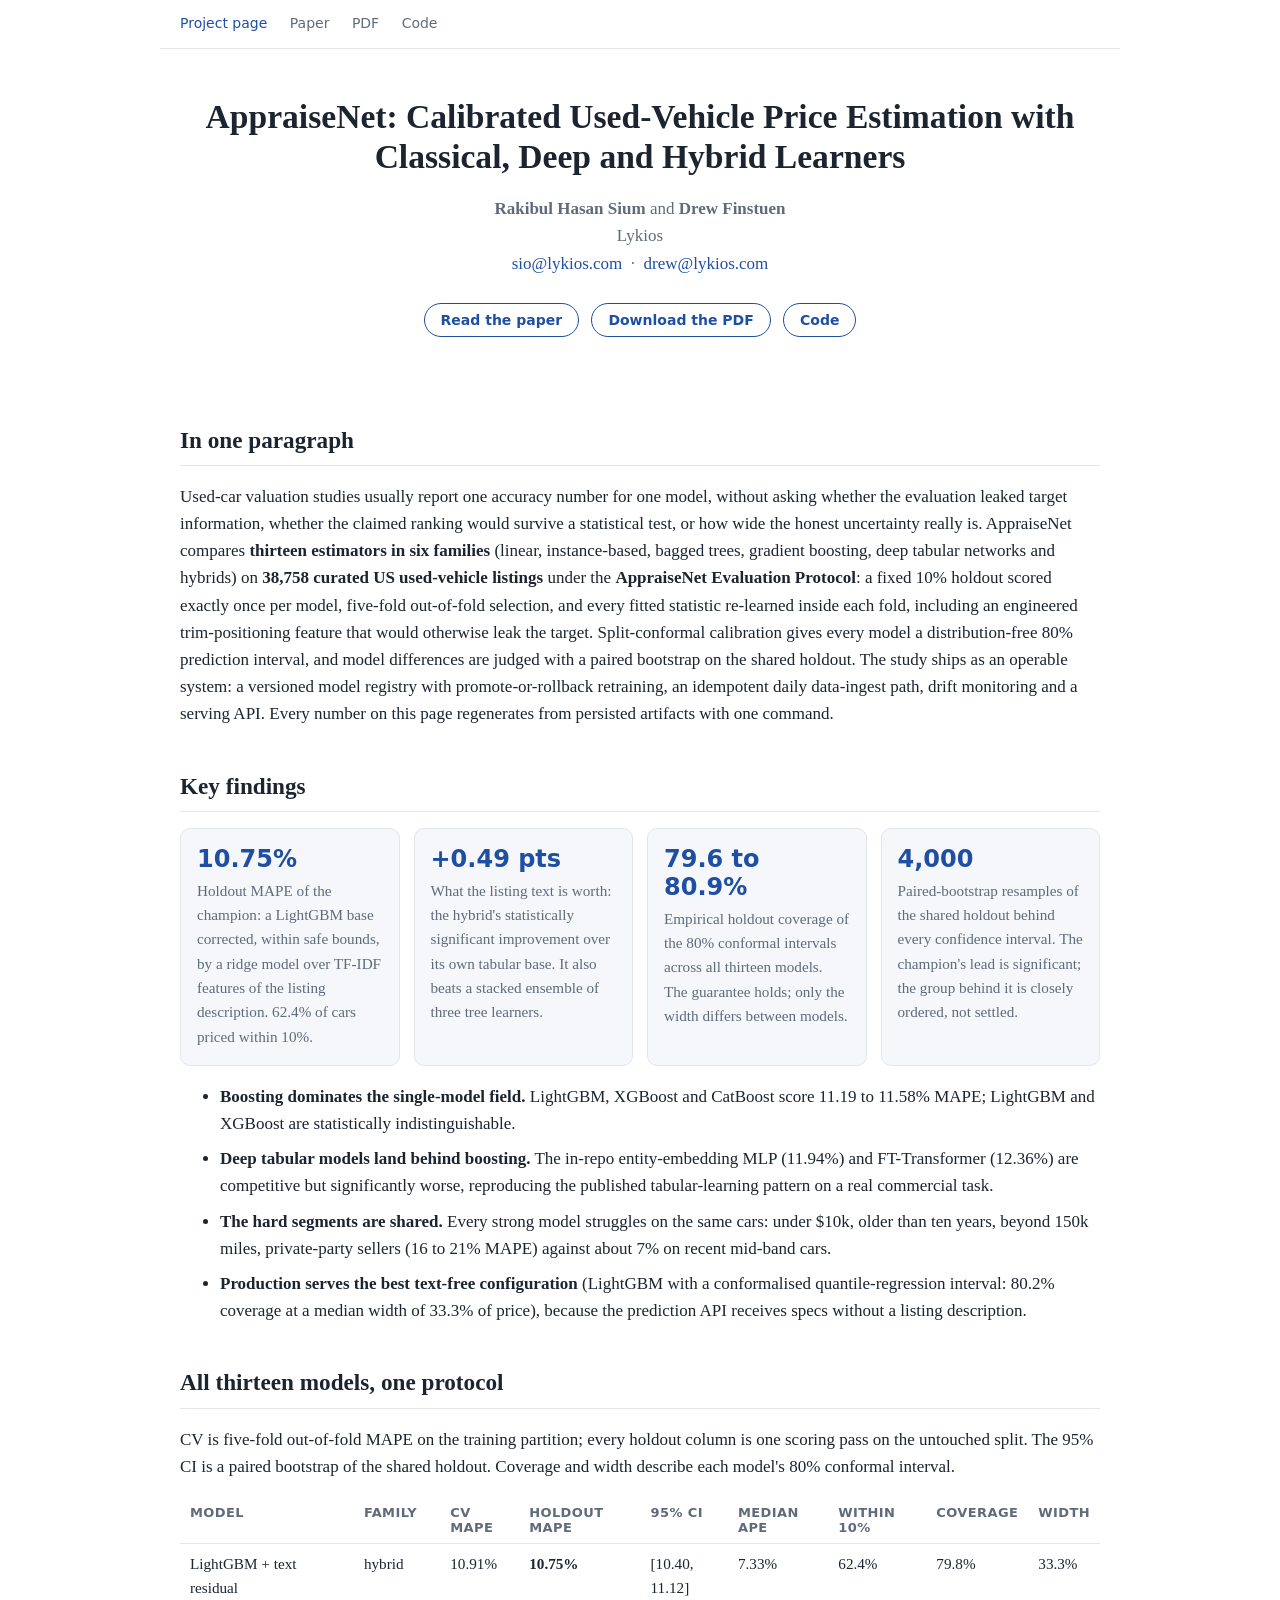
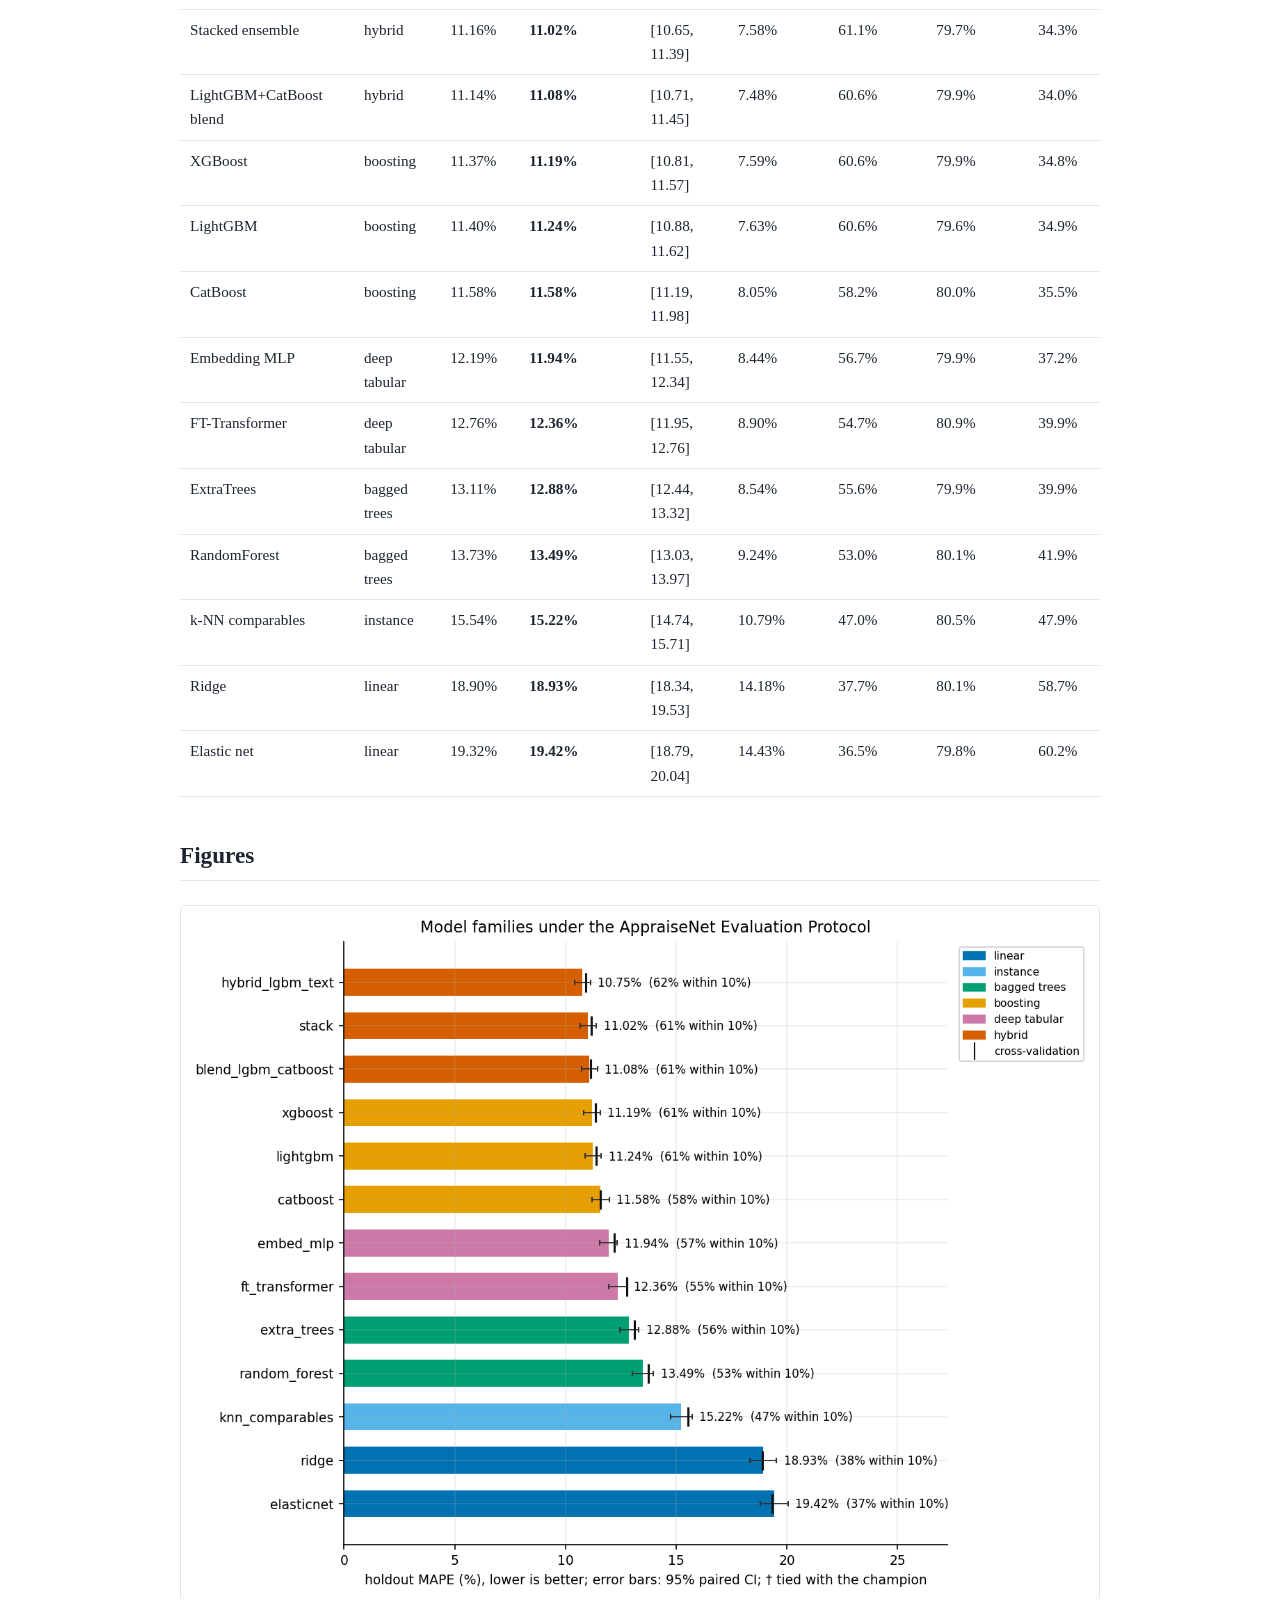
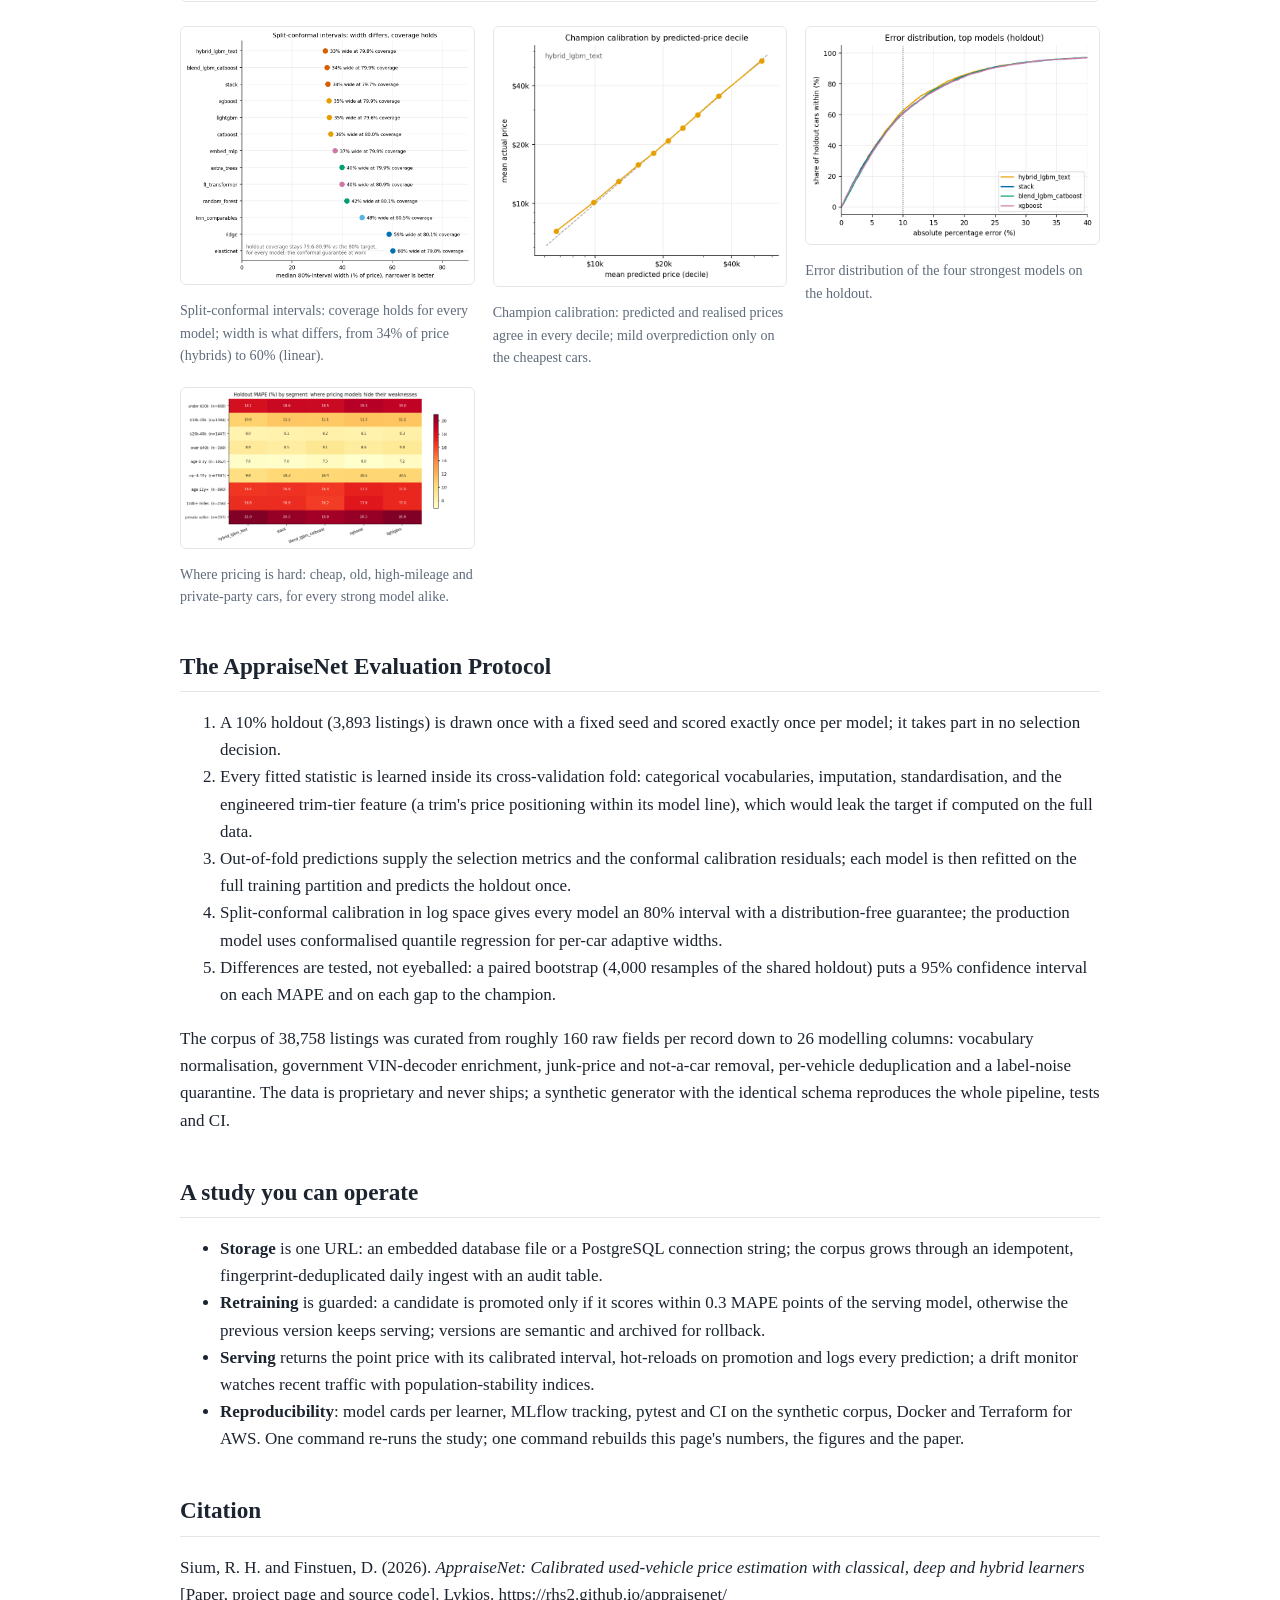
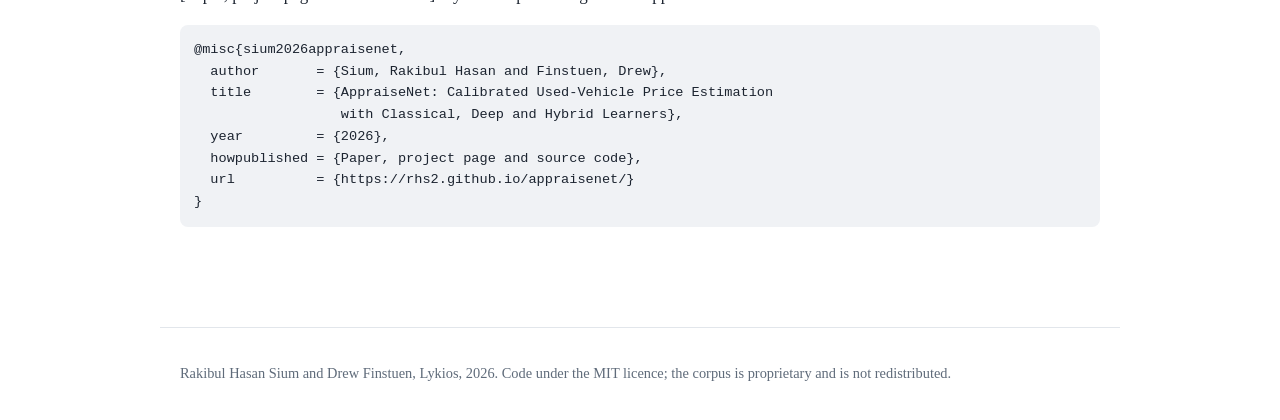
==== docs/index.html @ e6dbe0f0 "Paper and project page: IEEEtran manuscript + GitHub Pages site - paper/: IEEEtran journal manuscrip" ====
<!doctype html>
<html lang="en">
<head>
<meta charset="utf-8">
<meta name="viewport" content="width=device-width, initial-scale=1">
<title>AppraiseNet: Calibrated Used-Vehicle Price Estimation with Classical, Deep and Hybrid Learners</title>
<meta name="description" content="Thirteen price estimators in six families compared under the AppraiseNet Evaluation Protocol on 38,758 curated US used-vehicle listings, with distribution-free 80% prediction intervals, paired-bootstrap significance testing and a production learning loop.">
<meta property="og:title" content="AppraiseNet: Calibrated Used-Vehicle Price Estimation">
<meta property="og:description" content="A text-corrected LightGBM hybrid reaches 10.75% holdout MAPE with honest 80% intervals; every claimed difference is bootstrap-tested.">
<meta property="og:image" content="https://rhs2.github.io/appraisenet/figures/comparison.png">
<link rel="stylesheet" href="style.css">
</head>
<body>
<nav class="sitenav"><a href="index.html" class="active">Project page</a> <a href="paper.html">Paper</a> <a href="Sium_Finstuen_2026_AppraiseNet.pdf">PDF</a> <a href="https://github.com/rhs2/appraisenet">Code</a></nav>

<header class="hero">
  <h1>AppraiseNet: Calibrated Used-Vehicle Price Estimation with Classical, Deep and Hybrid Learners</h1>
  <p class="authors"><b>Rakibul Hasan Sium</b> and <b>Drew Finstuen</b><br>Lykios<br>
  <a href="mailto:sio@lykios.com">sio@lykios.com</a> &nbsp;&middot;&nbsp; <a href="mailto:drew@lykios.com">drew@lykios.com</a></p>
  <p class="links">
    <a class="btn" href="paper.html">Read the paper</a>
    <a class="btn" href="Sium_Finstuen_2026_AppraiseNet.pdf">Download the PDF</a>
    <a class="btn" href="https://github.com/rhs2/appraisenet">Code</a>
  </p>
</header>

<main>
<section>
  <h2>In one paragraph</h2>
  <p>Used-car valuation studies usually report one accuracy number for one model, without asking whether the evaluation leaked target information, whether the claimed ranking would survive a statistical test, or how wide the honest uncertainty really is. AppraiseNet compares <b>thirteen estimators in six families</b> (linear, instance-based, bagged trees, gradient boosting, deep tabular networks and hybrids) on <b>38,758 curated US used-vehicle listings</b> under the <b>AppraiseNet Evaluation Protocol</b>: a fixed 10% holdout scored exactly once per model, five-fold out-of-fold selection, and every fitted statistic re-learned inside each fold, including an engineered trim-positioning feature that would otherwise leak the target. Split-conformal calibration gives every model a distribution-free 80% prediction interval, and model differences are judged with a paired bootstrap on the shared holdout. The study ships as an operable system: a versioned model registry with promote-or-rollback retraining, an idempotent daily data-ingest path, drift monitoring and a serving API. Every number on this page regenerates from persisted artifacts with one command.</p>
</section>

<section>
  <h2>Key findings</h2>
  <div class="cards">
    <div class="card"><div class="num">10.75%</div><p>Holdout MAPE of the champion: a LightGBM base corrected, within safe bounds, by a ridge model over TF-IDF features of the listing description. 62.4% of cars priced within 10%.</p></div>
    <div class="card"><div class="num">+0.49 pts</div><p>What the listing text is worth: the hybrid's statistically significant improvement over its own tabular base. It also beats a stacked ensemble of three tree learners.</p></div>
    <div class="card"><div class="num">79.6 to 80.9%</div><p>Empirical holdout coverage of the 80% conformal intervals across all thirteen models. The guarantee holds; only the width differs between models.</p></div>
    <div class="card"><div class="num">4,000</div><p>Paired-bootstrap resamples of the shared holdout behind every confidence interval. The champion's lead is significant; the group behind it is closely ordered, not settled.</p></div>
  </div>
  <ul class="findings">
    <li><b>Boosting dominates the single-model field.</b> LightGBM, XGBoost and CatBoost score 11.19 to 11.58% MAPE; LightGBM and XGBoost are statistically indistinguishable.</li>
    <li><b>Deep tabular models land behind boosting.</b> The in-repo entity-embedding MLP (11.94%) and FT-Transformer (12.36%) are competitive but significantly worse, reproducing the published tabular-learning pattern on a real commercial task.</li>
    <li><b>The hard segments are shared.</b> Every strong model struggles on the same cars: under $10k, older than ten years, beyond 150k miles, private-party sellers (16 to 21% MAPE) against about 7% on recent mid-band cars.</li>
    <li><b>Production serves the best text-free configuration</b> (LightGBM with a conformalised quantile-regression interval: 80.2% coverage at a median width of 33.3% of price), because the prediction API receives specs without a listing description.</li>
  </ul>
</section>

<section>
  <h2>All thirteen models, one protocol</h2>
  <p>CV is five-fold out-of-fold MAPE on the training partition; every holdout column is one scoring pass on the untouched split. The 95% CI is a paired bootstrap of the shared holdout. Coverage and width describe each model's 80% conformal interval.</p>
  <div class="scroll"><table>
    <thead><tr><th>Model</th><th>Family</th><th>CV MAPE</th><th>Holdout MAPE</th><th>95% CI</th><th>Median APE</th><th>Within 10%</th><th>Coverage</th><th>Width</th></tr></thead>
    <tbody>
      <tr><td>LightGBM + text residual</td><td>hybrid</td><td>10.91%</td><td><b>10.75%</b></td><td>[10.40, 11.12]</td><td>7.33%</td><td>62.4%</td><td>79.8%</td><td>33.3%</td></tr>
      <tr><td>Stacked ensemble</td><td>hybrid</td><td>11.16%</td><td><b>11.02%</b></td><td>[10.65, 11.39]</td><td>7.58%</td><td>61.1%</td><td>79.7%</td><td>34.3%</td></tr>
      <tr><td>LightGBM+CatBoost blend</td><td>hybrid</td><td>11.14%</td><td><b>11.08%</b></td><td>[10.71, 11.45]</td><td>7.48%</td><td>60.6%</td><td>79.9%</td><td>34.0%</td></tr>
      <tr><td>XGBoost</td><td>boosting</td><td>11.37%</td><td><b>11.19%</b></td><td>[10.81, 11.57]</td><td>7.59%</td><td>60.6%</td><td>79.9%</td><td>34.8%</td></tr>
      <tr><td>LightGBM</td><td>boosting</td><td>11.40%</td><td><b>11.24%</b></td><td>[10.88, 11.62]</td><td>7.63%</td><td>60.6%</td><td>79.6%</td><td>34.9%</td></tr>
      <tr><td>CatBoost</td><td>boosting</td><td>11.58%</td><td><b>11.58%</b></td><td>[11.19, 11.98]</td><td>8.05%</td><td>58.2%</td><td>80.0%</td><td>35.5%</td></tr>
      <tr><td>Embedding MLP</td><td>deep tabular</td><td>12.19%</td><td><b>11.94%</b></td><td>[11.55, 12.34]</td><td>8.44%</td><td>56.7%</td><td>79.9%</td><td>37.2%</td></tr>
      <tr><td>FT-Transformer</td><td>deep tabular</td><td>12.76%</td><td><b>12.36%</b></td><td>[11.95, 12.76]</td><td>8.90%</td><td>54.7%</td><td>80.9%</td><td>39.9%</td></tr>
      <tr><td>ExtraTrees</td><td>bagged trees</td><td>13.11%</td><td><b>12.88%</b></td><td>[12.44, 13.32]</td><td>8.54%</td><td>55.6%</td><td>79.9%</td><td>39.9%</td></tr>
      <tr><td>RandomForest</td><td>bagged trees</td><td>13.73%</td><td><b>13.49%</b></td><td>[13.03, 13.97]</td><td>9.24%</td><td>53.0%</td><td>80.1%</td><td>41.9%</td></tr>
      <tr><td>k-NN comparables</td><td>instance</td><td>15.54%</td><td><b>15.22%</b></td><td>[14.74, 15.71]</td><td>10.79%</td><td>47.0%</td><td>80.5%</td><td>47.9%</td></tr>
      <tr><td>Ridge</td><td>linear</td><td>18.90%</td><td><b>18.93%</b></td><td>[18.34, 19.53]</td><td>14.18%</td><td>37.7%</td><td>80.1%</td><td>58.7%</td></tr>
      <tr><td>Elastic net</td><td>linear</td><td>19.32%</td><td><b>19.42%</b></td><td>[18.79, 20.04]</td><td>14.43%</td><td>36.5%</td><td>79.8%</td><td>60.2%</td></tr>
    </tbody>
  </table></div>
</section>

<section>
  <h2>Figures</h2>
  <img src="figures/comparison.png" alt="Holdout MAPE of all thirteen models with bootstrap confidence intervals" class="wide">
  <div class="gallery">
    <figure><img src="figures/coverage_width.png" alt="Interval width and coverage per model"><figcaption>Split-conformal intervals: coverage holds for every model; width is what differs, from 34% of price (hybrids) to 60% (linear).</figcaption></figure>
    <figure><img src="figures/calibration.png" alt="Champion calibration by predicted-price decile"><figcaption>Champion calibration: predicted and realised prices agree in every decile; mild overprediction only on the cheapest cars.</figcaption></figure>
    <figure><img src="figures/error_ecdf.png" alt="Error distribution of the top models"><figcaption>Error distribution of the four strongest models on the holdout.</figcaption></figure>
    <figure><img src="figures/segments.png" alt="Holdout MAPE by segment"><figcaption>Where pricing is hard: cheap, old, high-mileage and private-party cars, for every strong model alike.</figcaption></figure>
  </div>
</section>

<section>
  <h2>The AppraiseNet Evaluation Protocol</h2>
  <ol>
    <li>A 10% holdout (3,893 listings) is drawn once with a fixed seed and scored exactly once per model; it takes part in no selection decision.</li>
    <li>Every fitted statistic is learned inside its cross-validation fold: categorical vocabularies, imputation, standardisation, and the engineered trim-tier feature (a trim's price positioning within its model line), which would leak the target if computed on the full data.</li>
    <li>Out-of-fold predictions supply the selection metrics and the conformal calibration residuals; each model is then refitted on the full training partition and predicts the holdout once.</li>
    <li>Split-conformal calibration in log space gives every model an 80% interval with a distribution-free guarantee; the production model uses conformalised quantile regression for per-car adaptive widths.</li>
    <li>Differences are tested, not eyeballed: a paired bootstrap (4,000 resamples of the shared holdout) puts a 95% confidence interval on each MAPE and on each gap to the champion.</li>
  </ol>
  <p>The corpus of 38,758 listings was curated from roughly 160 raw fields per record down to 26 modelling columns: vocabulary normalisation, government VIN-decoder enrichment, junk-price and not-a-car removal, per-vehicle deduplication and a label-noise quarantine. The data is proprietary and never ships; a synthetic generator with the identical schema reproduces the whole pipeline, tests and CI.</p>
</section>

<section>
  <h2>A study you can operate</h2>
  <ul>
    <li><b>Storage</b> is one URL: an embedded database file or a PostgreSQL connection string; the corpus grows through an idempotent, fingerprint-deduplicated daily ingest with an audit table.</li>
    <li><b>Retraining</b> is guarded: a candidate is promoted only if it scores within 0.3 MAPE points of the serving model, otherwise the previous version keeps serving; versions are semantic and archived for rollback.</li>
    <li><b>Serving</b> returns the point price with its calibrated interval, hot-reloads on promotion and logs every prediction; a drift monitor watches recent traffic with population-stability indices.</li>
    <li><b>Reproducibility</b>: model cards per learner, MLflow tracking, pytest and CI on the synthetic corpus, Docker and Terraform for AWS. One command re-runs the study; one command rebuilds this page's numbers, the figures and the paper.</li>
  </ul>
</section>

<section>
  <h2>Citation</h2>
  <p>Sium, R. H. and Finstuen, D. (2026). <i>AppraiseNet: Calibrated used-vehicle price estimation with classical, deep and hybrid learners</i> [Paper, project page and source code]. Lykios. https://rhs2.github.io/appraisenet/</p>
<pre><code>@misc{sium2026appraisenet,
  author       = {Sium, Rakibul Hasan and Finstuen, Drew},
  title        = {AppraiseNet: Calibrated Used-Vehicle Price Estimation
                  with Classical, Deep and Hybrid Learners},
  year         = {2026},
  howpublished = {Paper, project page and source code},
  url          = {https://rhs2.github.io/appraisenet/}
}</code></pre>
</section>
</main>

<footer><p>Rakibul Hasan Sium and Drew Finstuen, Lykios, 2026. Code under the MIT licence; the corpus is proprietary and is not redistributed.</p></footer>
</body>
</html>
---- docs/style.css ----
:root {
  --bg: #ffffff; --ink: #1c2430; --muted: #5f6b7a; --line: #e2e6eb; --accent: #1f4fa3; --card: #f5f7fa; --code: #f0f2f5;
}
@media (prefers-color-scheme: dark) {
  :root { --bg: #0f1419; --ink: #e6e9ee; --muted: #9aa5b3; --line: #2a333f; --accent: #7aa7ff; --card: #161d26; --code: #1b232d; }
  img { background: #fff; border-radius: 6px; }
}
* { box-sizing: border-box; }
html { scroll-behavior: smooth; }
body { margin: 0; background: var(--bg); color: var(--ink); font: 17px/1.6 Georgia, "Times New Roman", serif; }
a { color: var(--accent); text-decoration: none; }
a:hover { text-decoration: underline; }
.sitenav { max-width: 960px; margin: 0 auto; padding: 14px 20px; font: 14px/1.4 system-ui, -apple-system, "Segoe UI", Roboto, sans-serif; border-bottom: 1px solid var(--line); }
.sitenav a { margin-right: 18px; color: var(--muted); }
.sitenav a.active, .sitenav a:hover { color: var(--accent); }
.hero { max-width: 960px; margin: 0 auto; padding: 48px 20px 24px; text-align: center; }
.hero h1 { font-size: 2.1rem; line-height: 1.2; margin: 0 0 18px; }
.authors { color: var(--muted); margin: 0 0 22px; }
.links .btn { display: inline-block; margin: 4px; padding: 8px 16px; border: 1px solid var(--accent); border-radius: 999px; font: 600 14px system-ui, sans-serif; }
.links .btn:hover { background: var(--accent); color: #fff; text-decoration: none; }
main { max-width: 960px; margin: 0 auto; padding: 0 20px 60px; }
section { margin: 40px 0; }
h2 { font-size: 1.45rem; border-bottom: 1px solid var(--line); padding-bottom: 6px; margin: 0 0 14px; }
h3 { font-size: 1.15rem; margin: 22px 0 8px; }
.cards { display: grid; grid-template-columns: repeat(auto-fit, minmax(200px, 1fr)); gap: 14px; margin: 16px 0; }
.card { background: var(--card); border: 1px solid var(--line); border-radius: 10px; padding: 16px; }
.card .num { font: 700 1.5rem system-ui, sans-serif; color: var(--accent); margin-bottom: 6px; }
.card p { margin: 0; font-size: 0.95rem; color: var(--muted); }
.findings li { margin-bottom: 8px; }
.scroll { overflow-x: auto; }
table { border-collapse: collapse; width: 100%; font-size: 0.95rem; }
th, td { padding: 8px 10px; border-bottom: 1px solid var(--line); text-align: left; vertical-align: top; }
th { font: 600 13px system-ui, sans-serif; color: var(--muted); text-transform: uppercase; letter-spacing: 0.03em; }
.muted { color: var(--muted); font-size: 0.9em; }
.gallery { display: grid; grid-template-columns: repeat(auto-fit, minmax(280px, 1fr)); gap: 18px; }
figure { margin: 0; }
figure img { width: 100%; height: auto; border: 1px solid var(--line); border-radius: 6px; }
figcaption { font-size: 0.88rem; color: var(--muted); margin-top: 6px; }
img.wide { width: 100%; height: auto; border: 1px solid var(--line); border-radius: 6px; margin: 10px 0 16px; }
pre { background: var(--code); padding: 14px; border-radius: 8px; overflow-x: auto; font-size: 0.85rem; }
code { font-family: ui-monospace, SFMono-Regular, Menlo, monospace; }
footer { max-width: 960px; margin: 0 auto; padding: 20px; border-top: 1px solid var(--line); color: var(--muted); font-size: 0.9rem; }
/* pandoc-rendered paper and thesis */
header#title-block-header { max-width: 860px; margin: 30px auto 0; padding: 0 20px; text-align: center; }
header#title-block-header h1.title { font-size: 1.9rem; line-height: 1.25; }
header#title-block-header p.author { color: var(--muted); }
header#title-block-header div.abstract { text-align: left; margin-top: 18px; }
header#title-block-header div.abstract p { margin: 6px 0; }
header#title-block-header .abstract-title { font-weight: 700; text-align: center; }
nav#TOC { max-width: 860px; margin: 20px auto; padding: 14px 20px; background: var(--card); border: 1px solid var(--line); border-radius: 10px; font-size: 0.95rem; }
nav#TOC ul { margin: 4px 0; padding-left: 20px; }
body > h1, body > h2, body > h3, body > h4, body > h5, body > h6, body > p, body > ul, body > ol, body > dl, body > div, body > figure, body > table, body > pre, body > blockquote, body > section { max-width: 860px; margin-left: auto; margin-right: auto; }
body > p, body > ul, body > ol, body > dl, body > pre, body > table, body > blockquote { padding-left: 20px; padding-right: 20px; }
body > h1, body > h2, body > h3, body > h4, body > h5, body > h6 { padding: 0 20px; }
body > h4, body > h5 { font-size: 1.05rem; margin-top: 18px; margin-bottom: 6px; }
body > figure img, body > div figure img, figure img { max-width: 100%; }
body > table, body > div > table { font-size: 0.88rem; }
caption, .caption { font-size: 0.88rem; color: var(--muted); text-align: left; padding: 6px 0; }
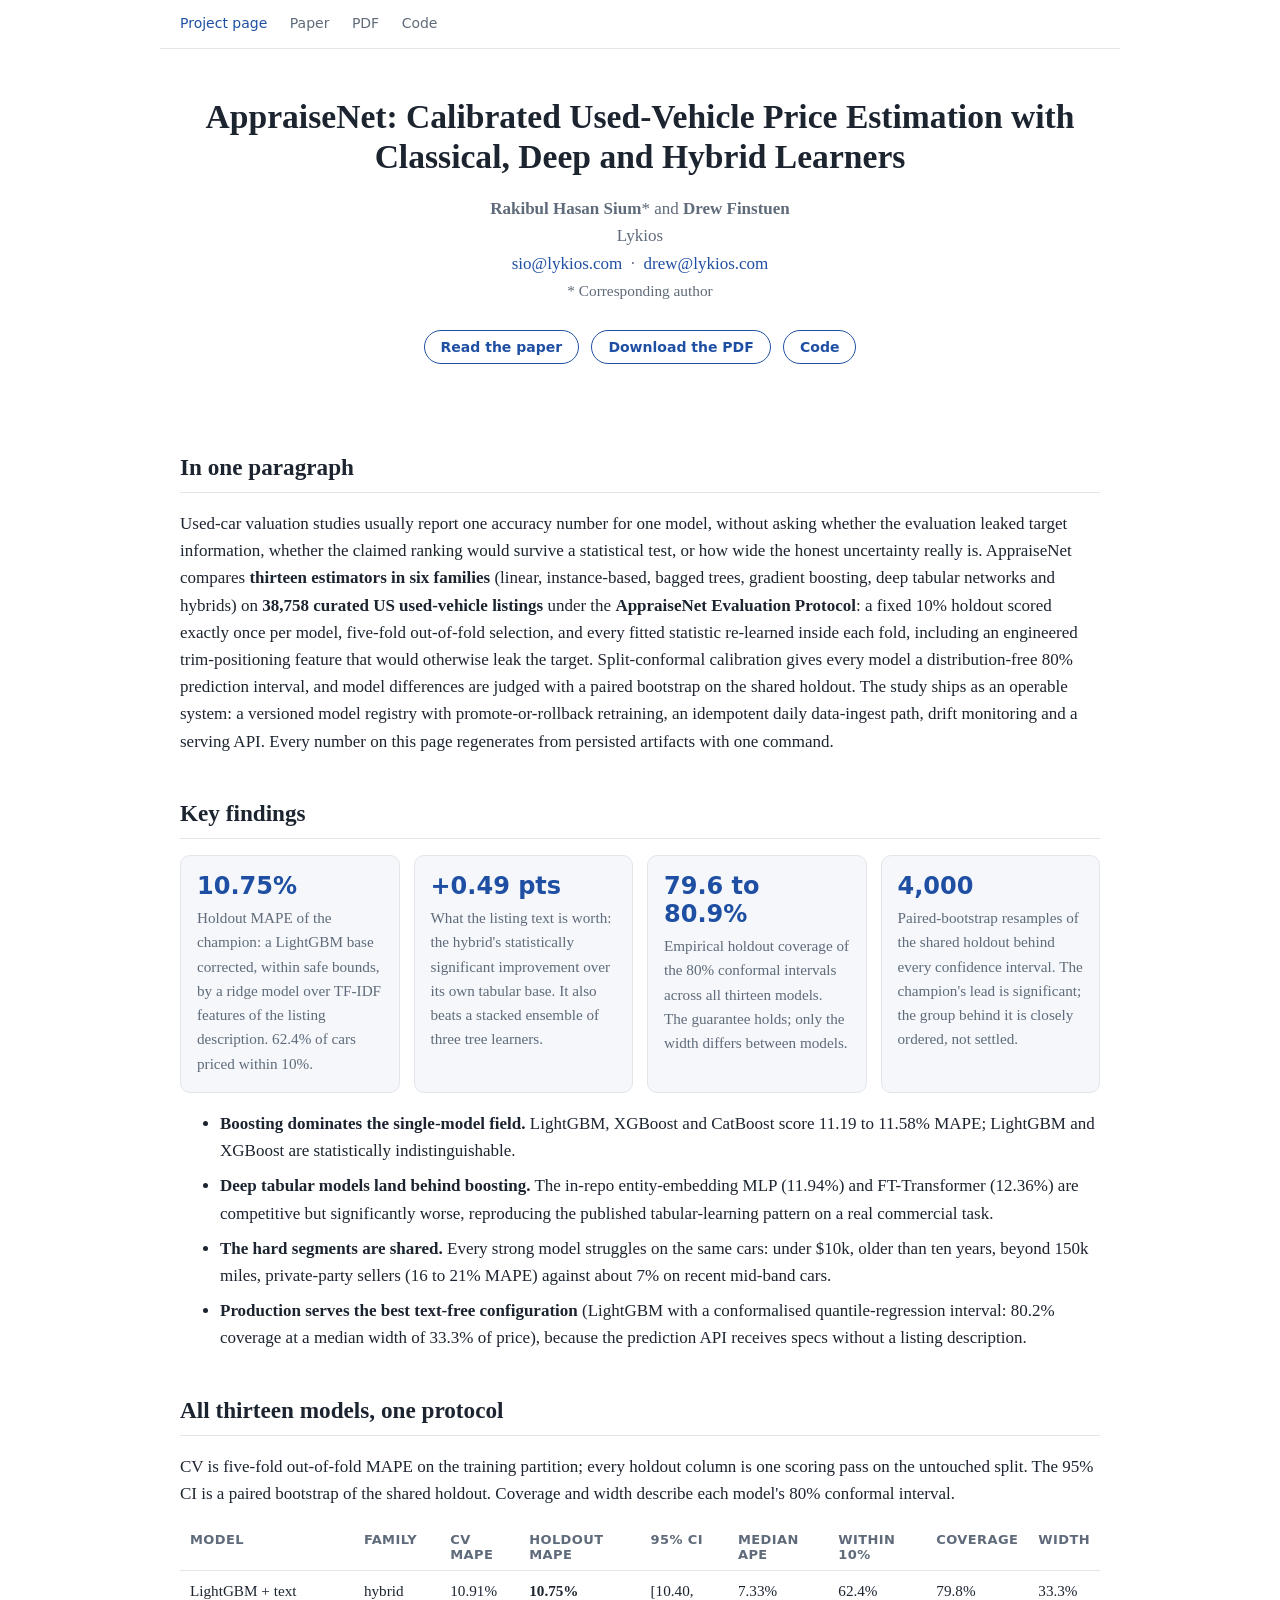
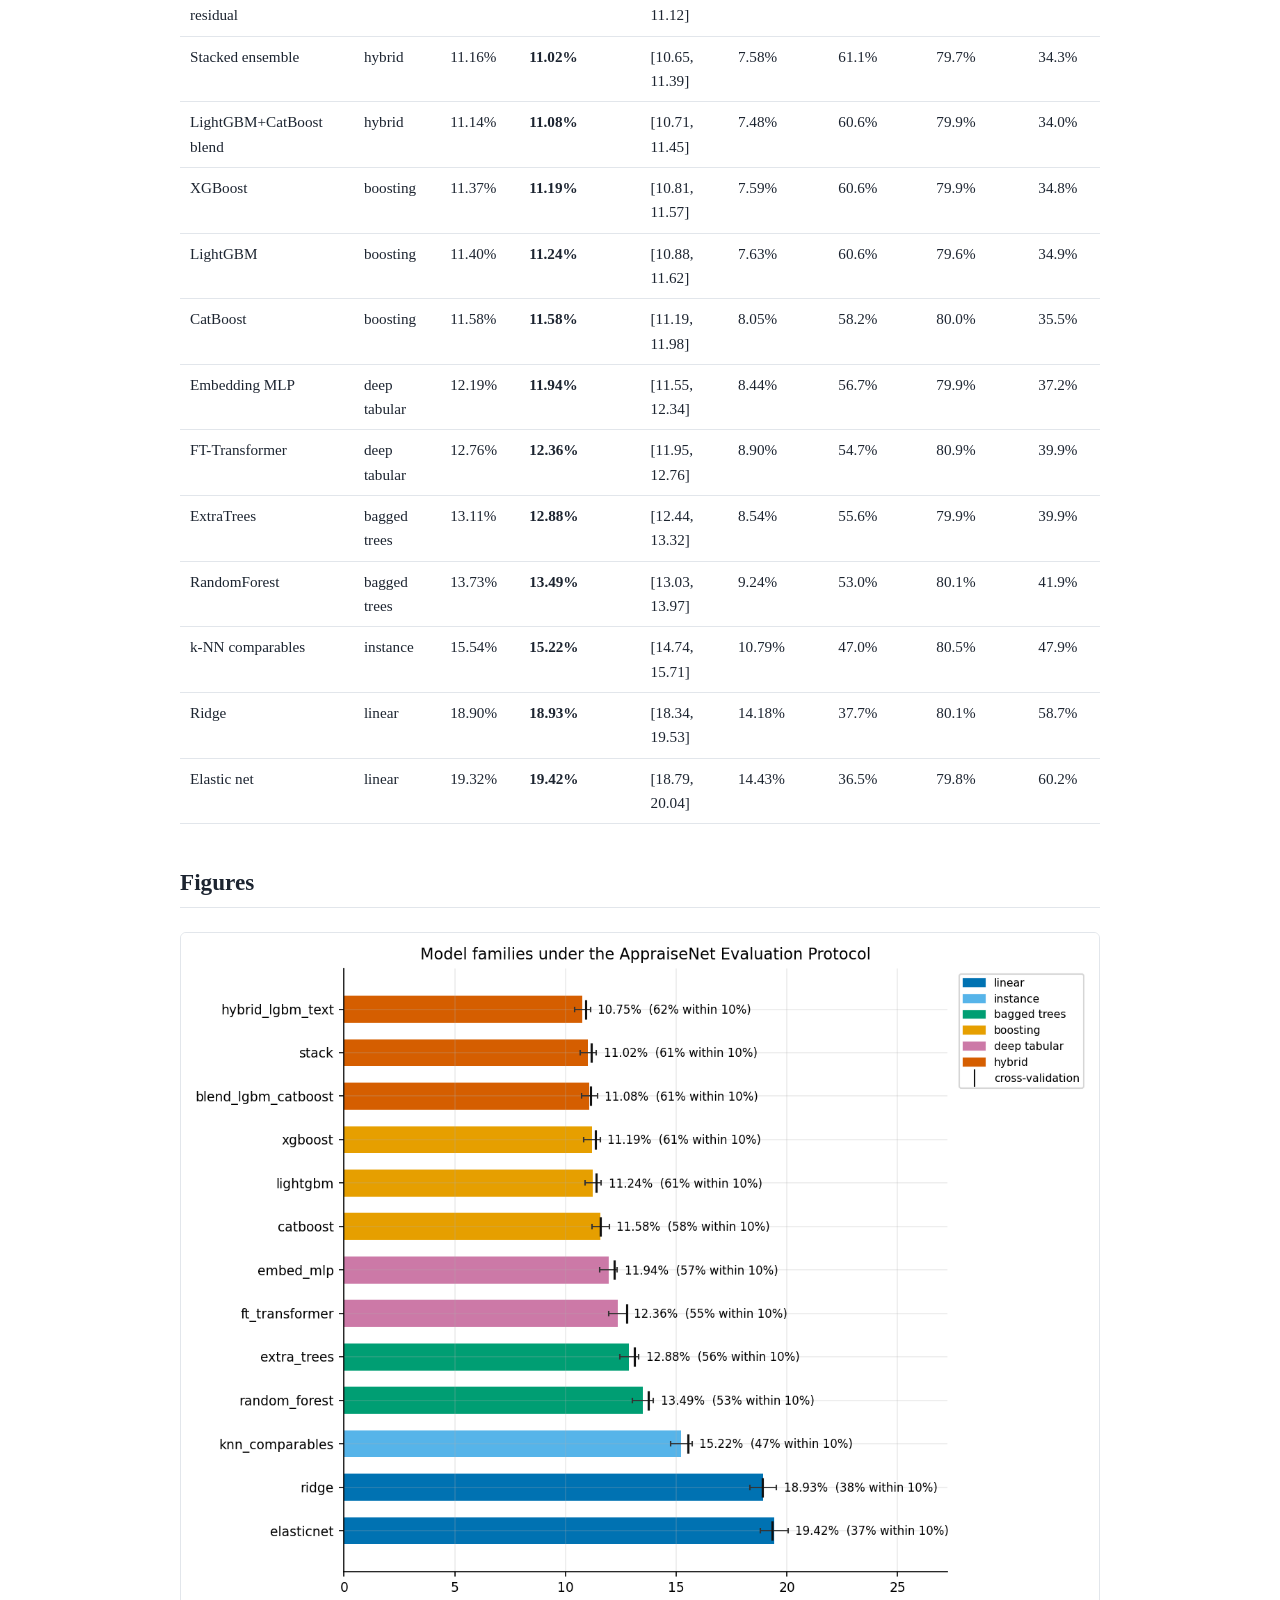
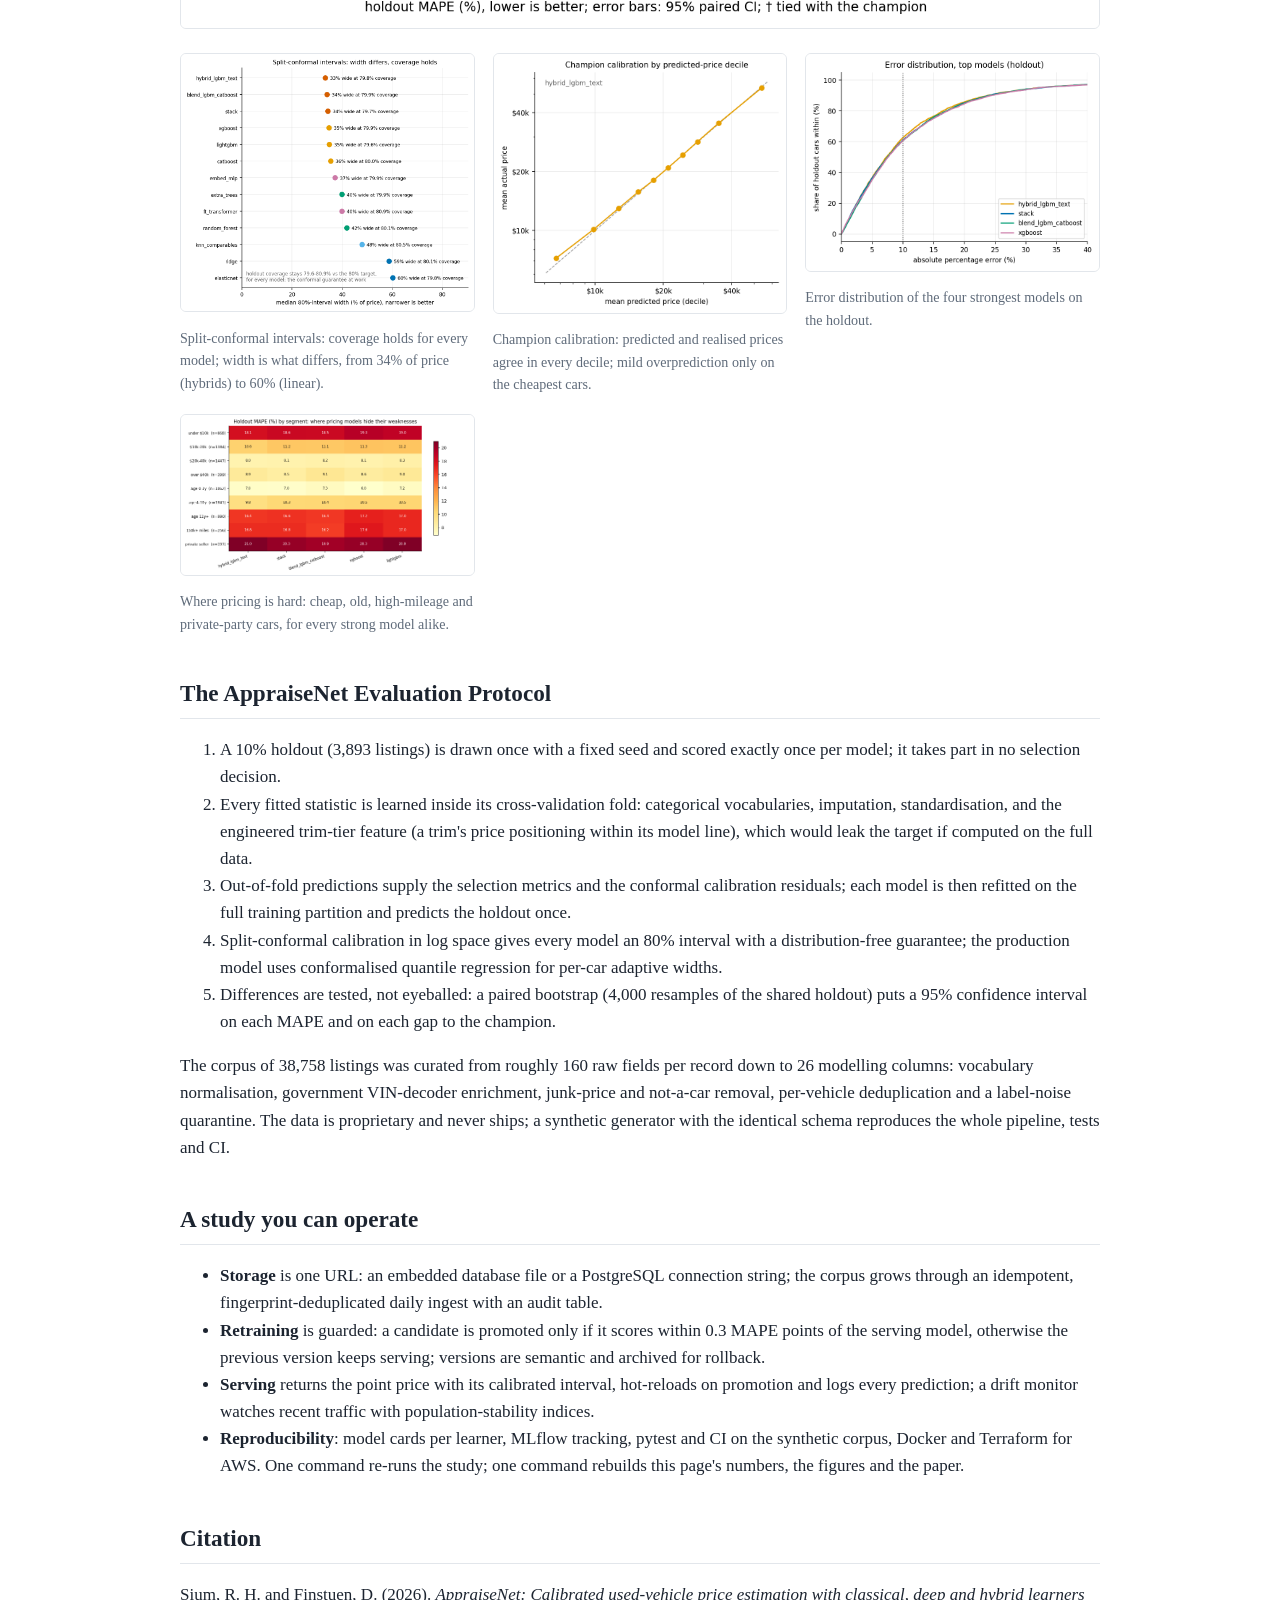
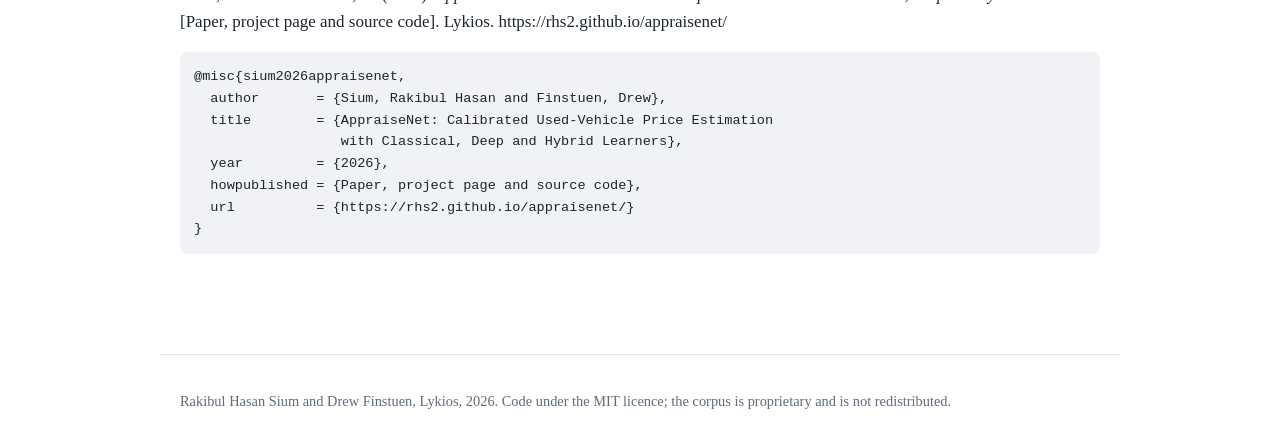
==== commit 853afce2: "Mark the corresponding author on the paper and the project page" ====
--- a/docs/index.html
+++ b/docs/index.html
@@ -15,8 +15,9 @@
 
 <header class="hero">
   <h1>AppraiseNet: Calibrated Used-Vehicle Price Estimation with Classical, Deep and Hybrid Learners</h1>
-  <p class="authors"><b>Rakibul Hasan Sium</b> and <b>Drew Finstuen</b><br>Lykios<br>
-  <a href="mailto:sio@lykios.com">sio@lykios.com</a> &nbsp;&middot;&nbsp; <a href="mailto:drew@lykios.com">drew@lykios.com</a></p>
+  <p class="authors"><b>Rakibul Hasan Sium</b>* and <b>Drew Finstuen</b><br>Lykios<br>
+  <a href="mailto:sio@lykios.com">sio@lykios.com</a> &nbsp;&middot;&nbsp; <a href="mailto:drew@lykios.com">drew@lykios.com</a><br>
+  <span class="muted">* Corresponding author</span></p>
   <p class="links">
     <a class="btn" href="paper.html">Read the paper</a>
     <a class="btn" href="Sium_Finstuen_2026_AppraiseNet.pdf">Download the PDF</a>
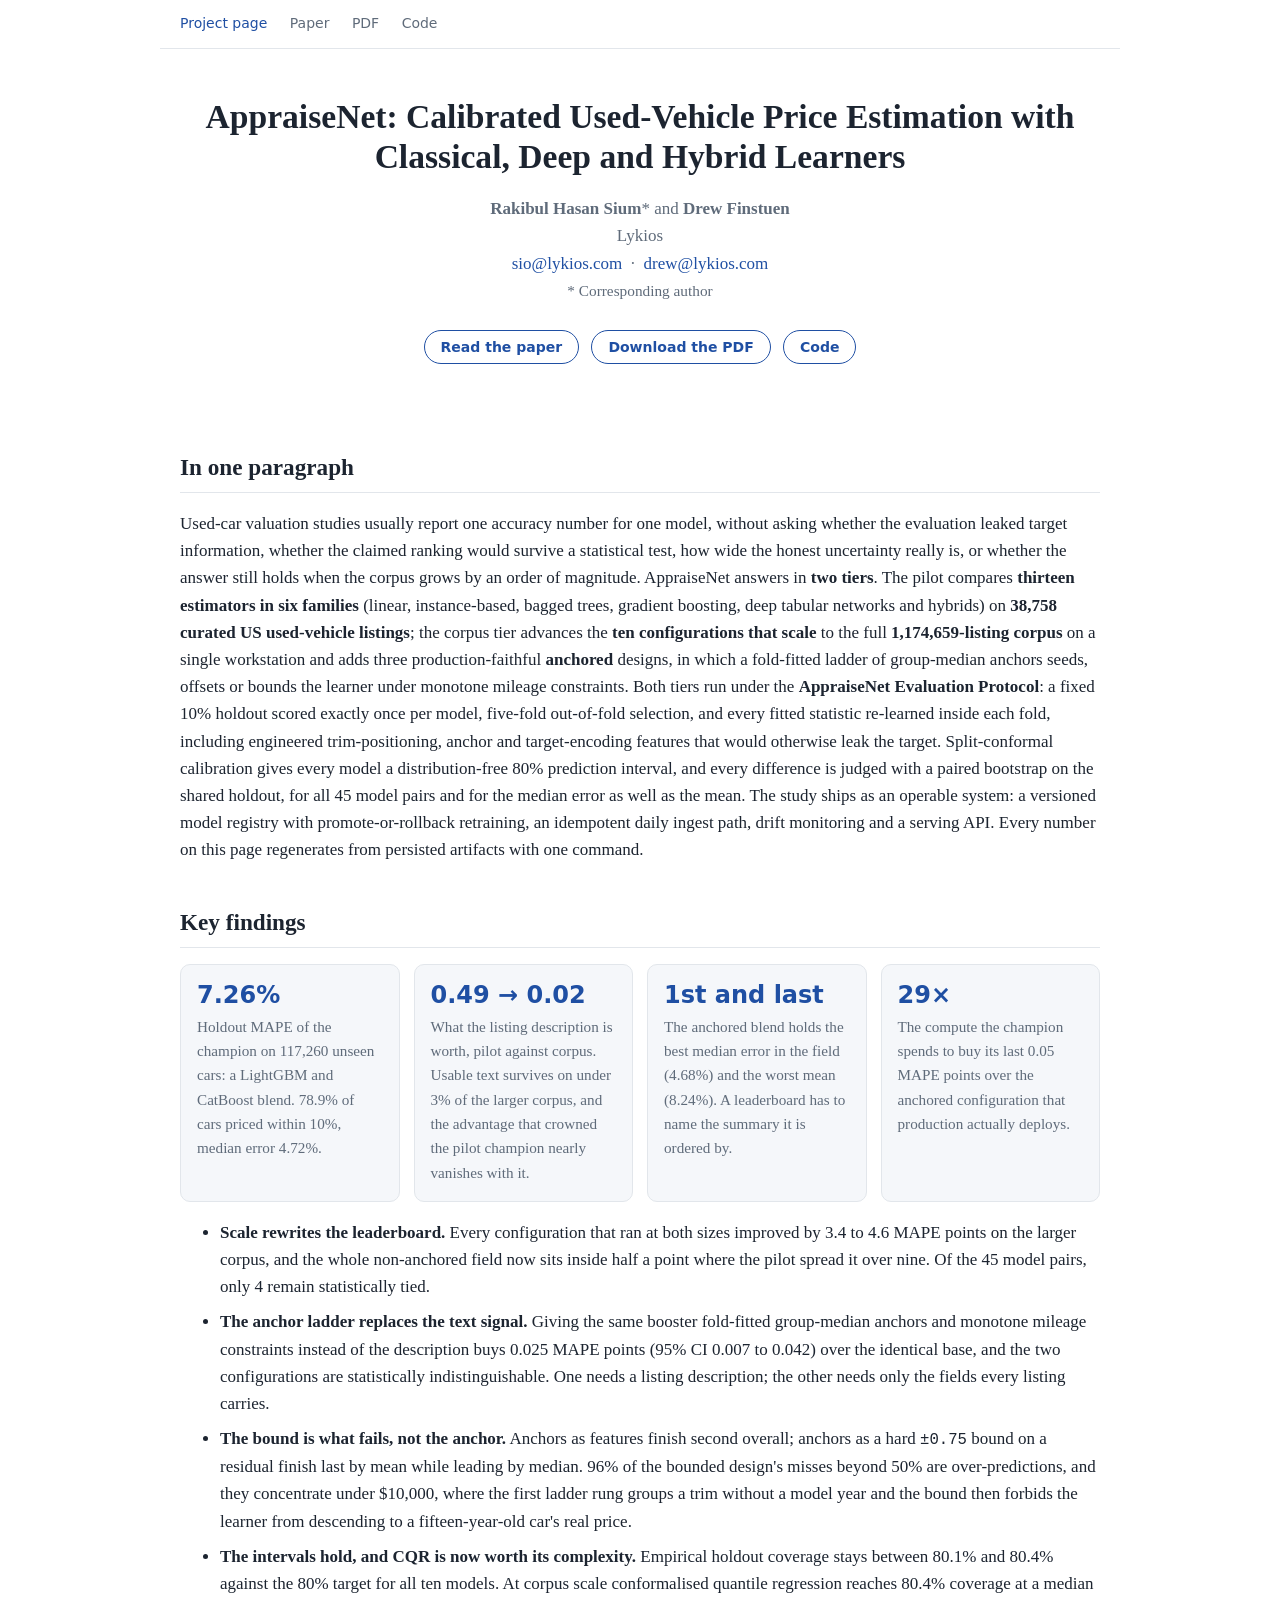
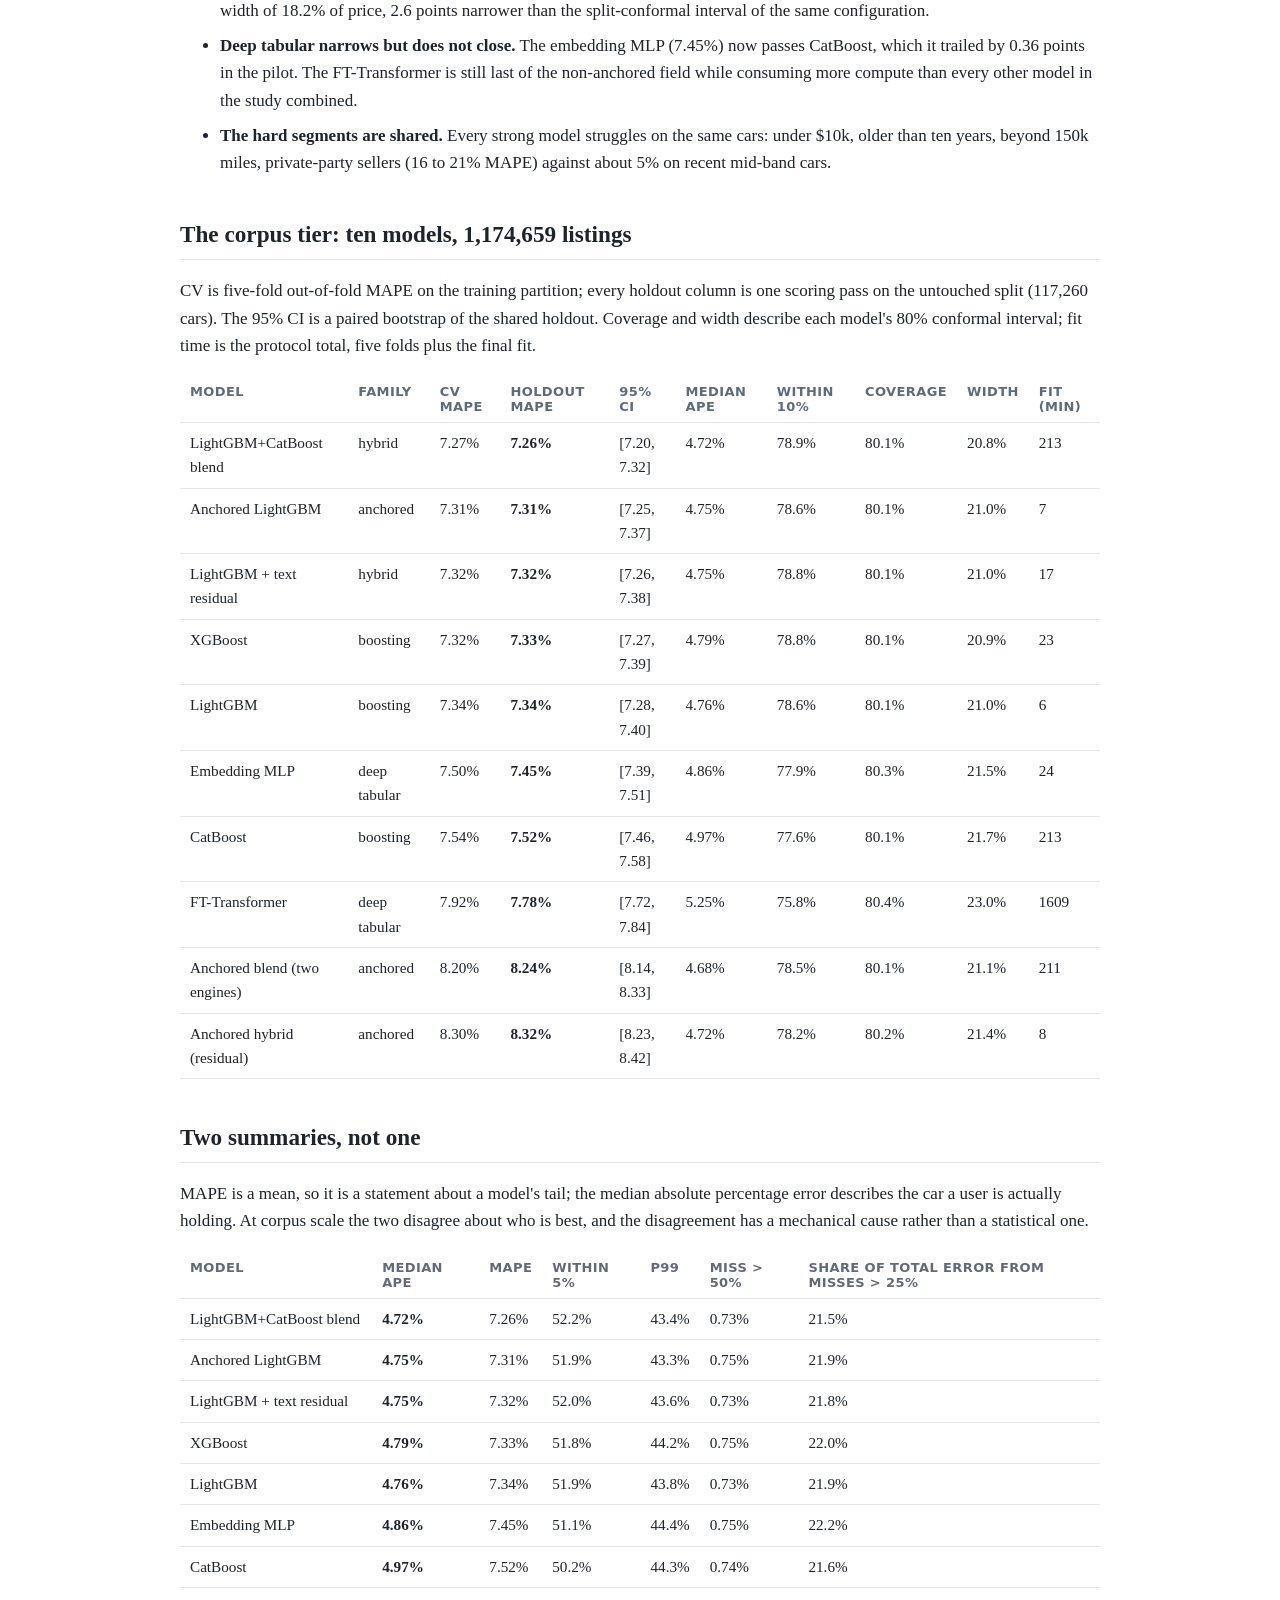
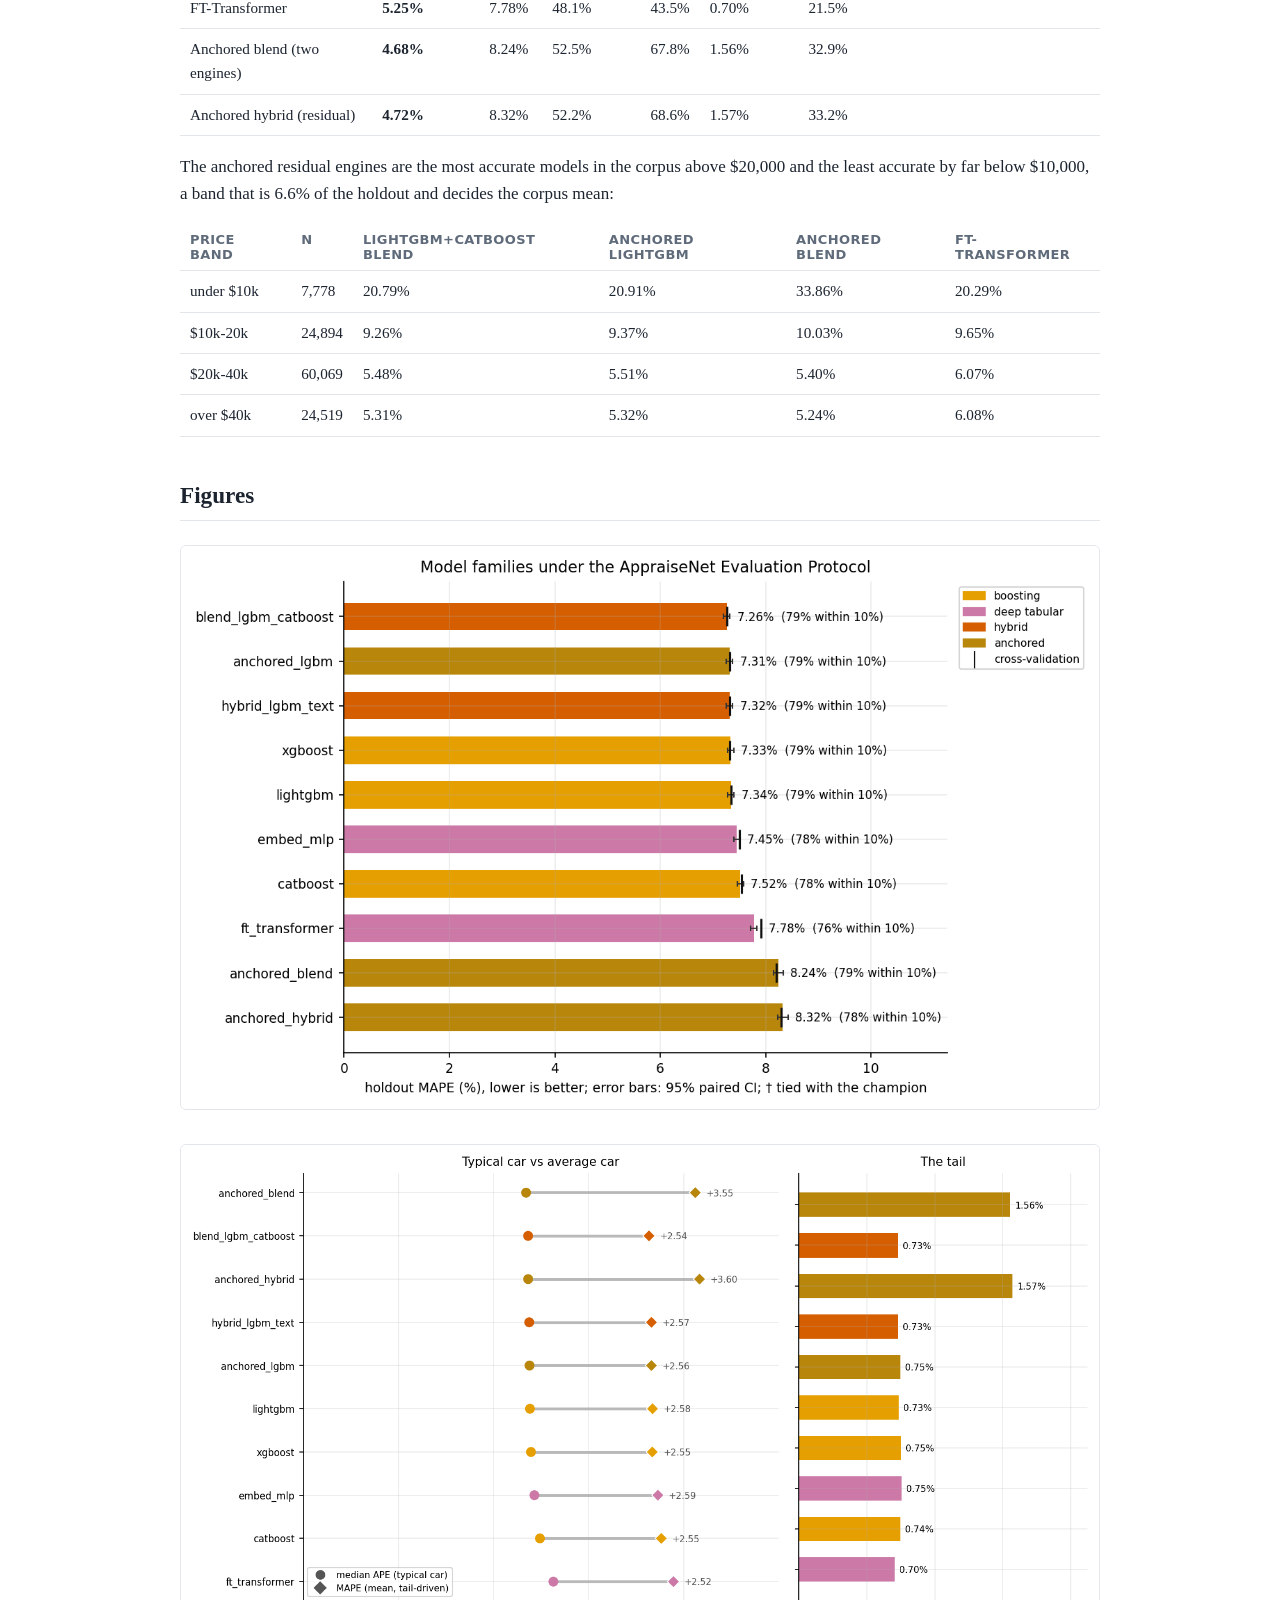
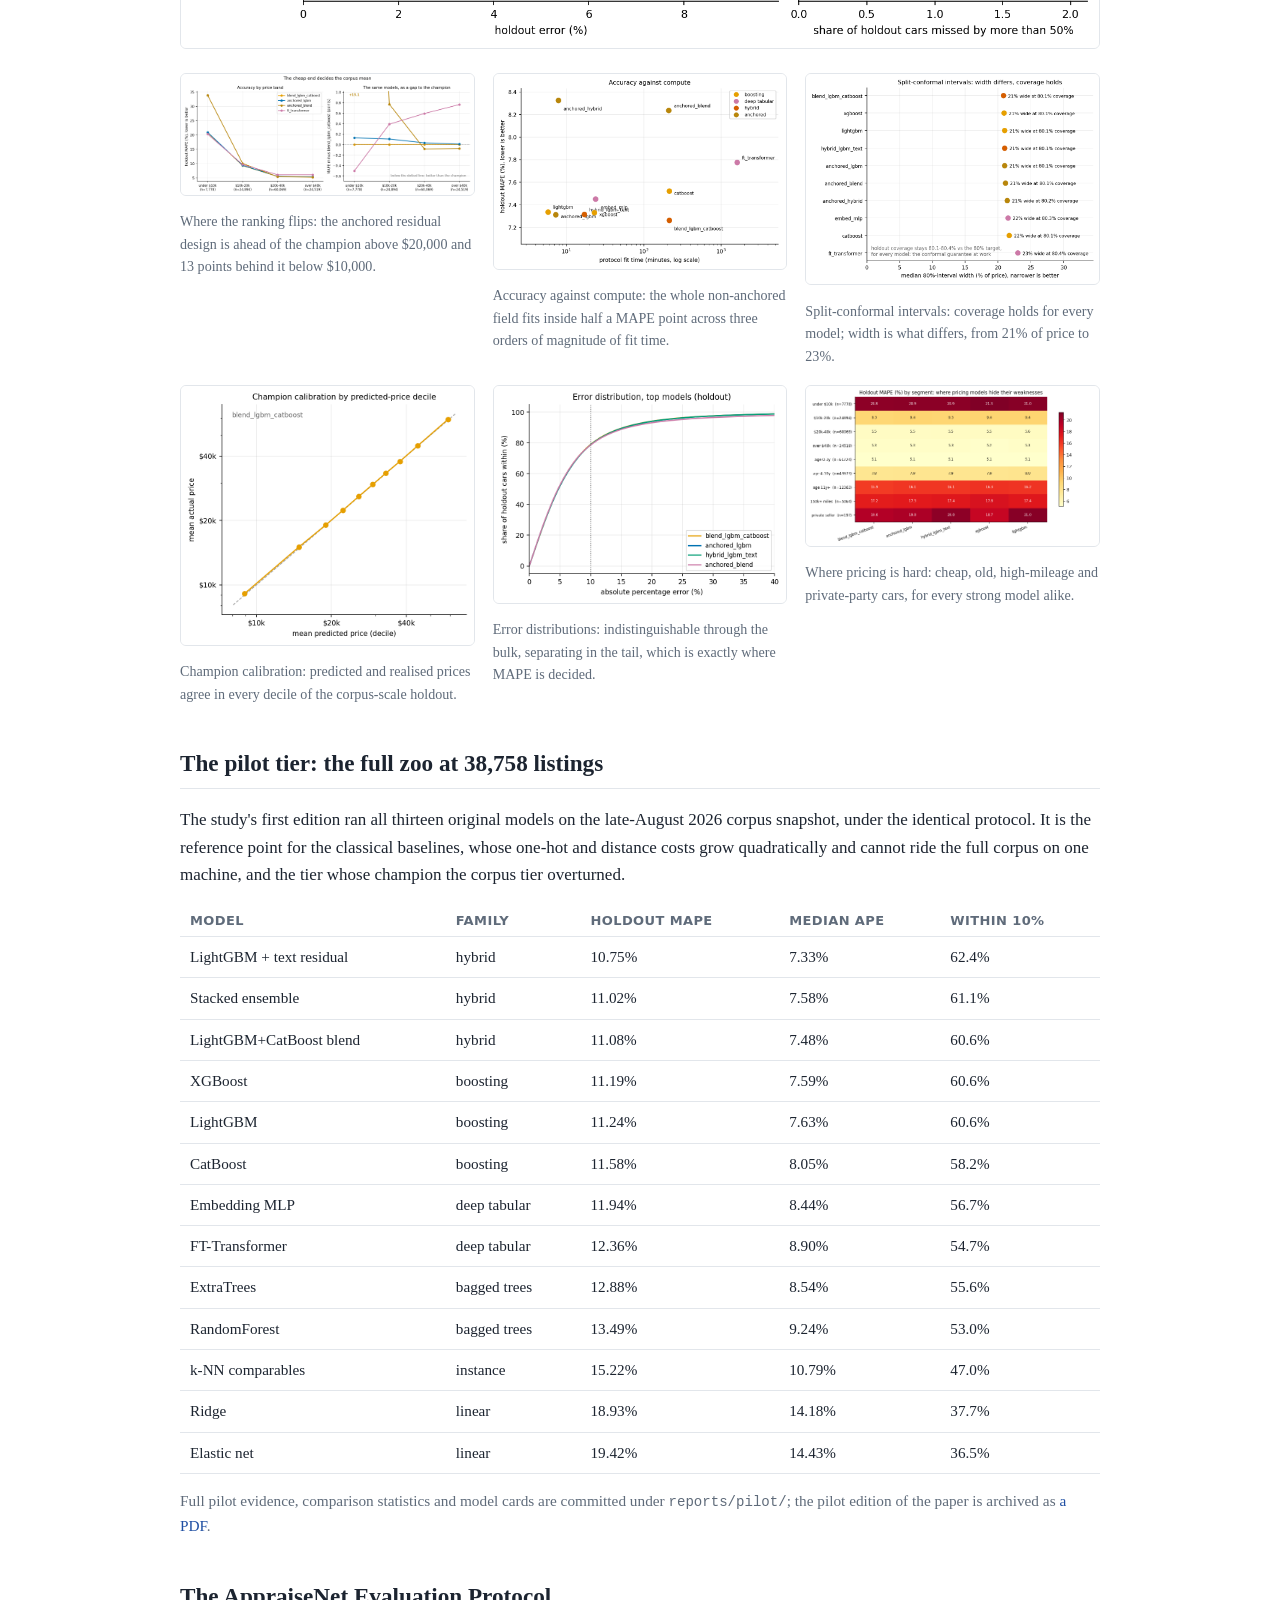
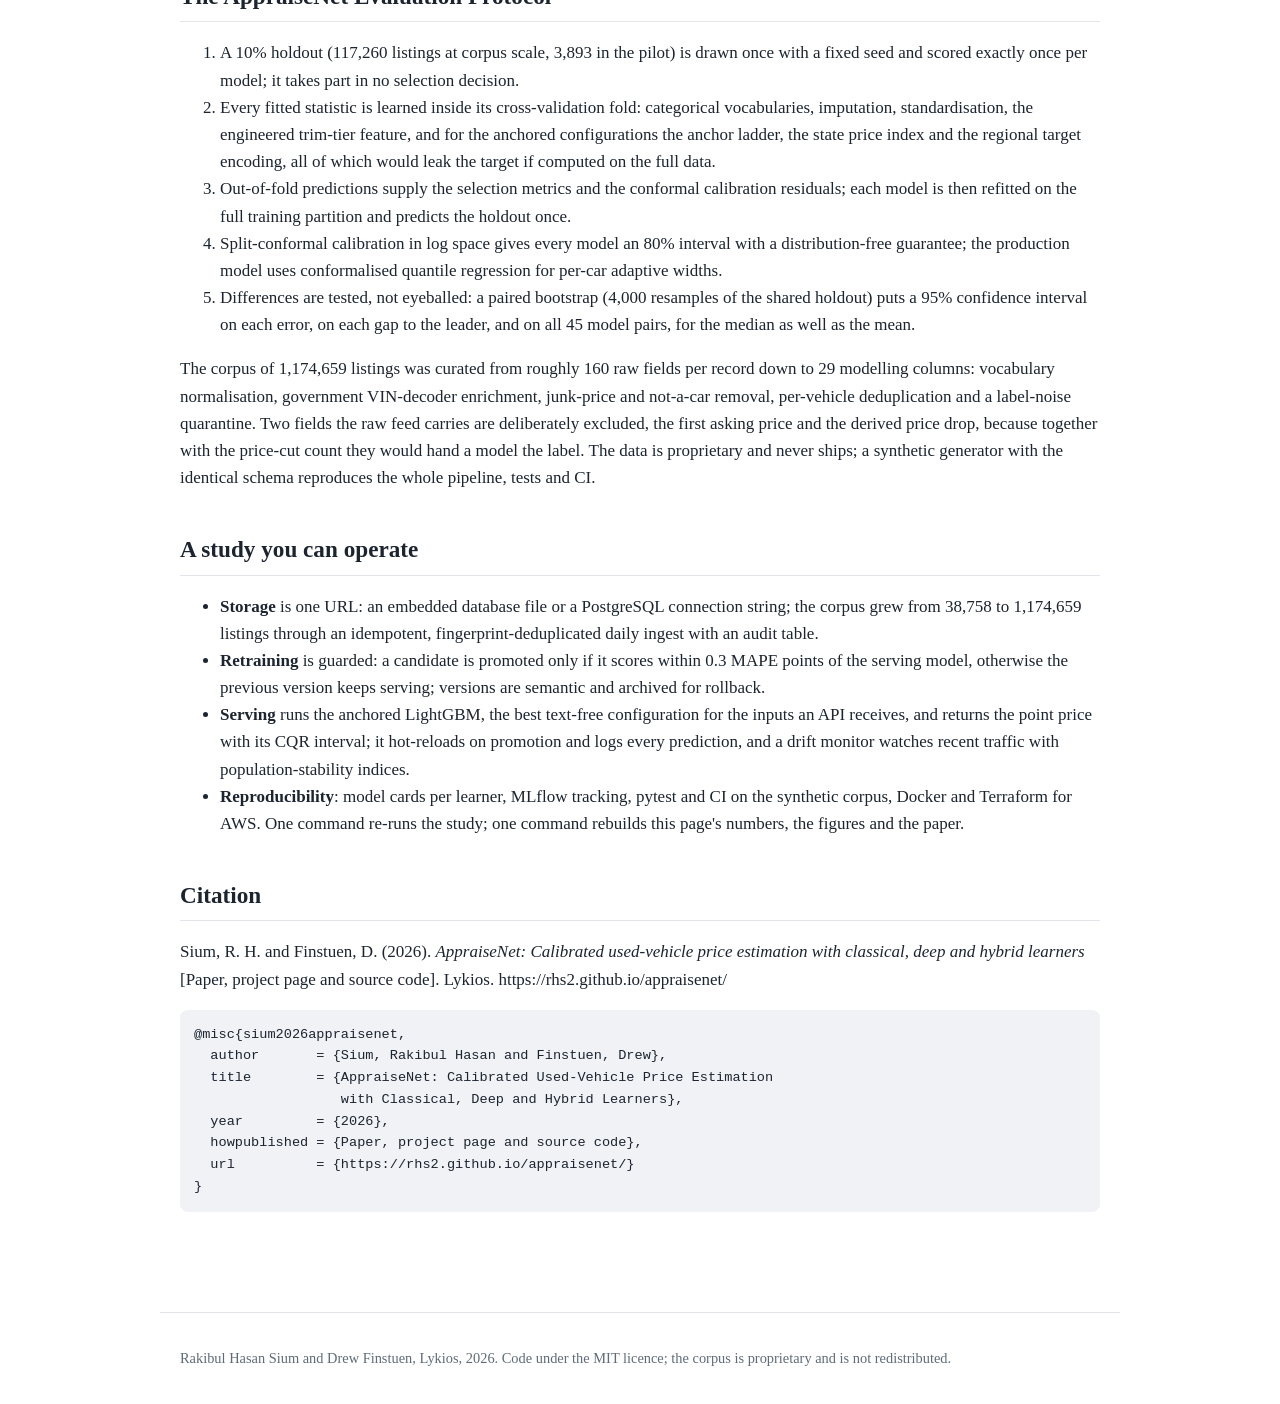
==== commit 9c445749: "README, project page and methods: the corpus edition The front page leads with what thirty times the" ====
--- a/docs/index.html
+++ b/docs/index.html
@@ -4,9 +4,9 @@
 <meta charset="utf-8">
 <meta name="viewport" content="width=device-width, initial-scale=1">
 <title>AppraiseNet: Calibrated Used-Vehicle Price Estimation with Classical, Deep and Hybrid Learners</title>
-<meta name="description" content="Thirteen price estimators in six families compared under the AppraiseNet Evaluation Protocol on 38,758 curated US used-vehicle listings, with distribution-free 80% prediction intervals, paired-bootstrap significance testing and a production learning loop.">
+<meta name="description" content="Ten price estimators compared under the AppraiseNet Evaluation Protocol on 1,174,659 curated US used-vehicle listings, with a 38,758-listing pilot tier, distribution-free 80% prediction intervals, paired-bootstrap significance on every model pair and a production learning loop.">
 <meta property="og:title" content="AppraiseNet: Calibrated Used-Vehicle Price Estimation">
-<meta property="og:description" content="A text-corrected LightGBM hybrid reaches 10.75% holdout MAPE with honest 80% intervals; every claimed difference is bootstrap-tested.">
+<meta property="og:description" content="At 1.17M listings a LightGBM+CatBoost blend reaches 7.26% holdout MAPE with honest 80% intervals; the model with the best median error has the worst mean, and the study says why.">
 <meta property="og:image" content="https://rhs2.github.io/appraisenet/figures/comparison.png">
 <link rel="stylesheet" href="style.css">
 </head>
@@ -28,77 +28,133 @@
 <main>
 <section>
   <h2>In one paragraph</h2>
-  <p>Used-car valuation studies usually report one accuracy number for one model, without asking whether the evaluation leaked target information, whether the claimed ranking would survive a statistical test, or how wide the honest uncertainty really is. AppraiseNet compares <b>thirteen estimators in six families</b> (linear, instance-based, bagged trees, gradient boosting, deep tabular networks and hybrids) on <b>38,758 curated US used-vehicle listings</b> under the <b>AppraiseNet Evaluation Protocol</b>: a fixed 10% holdout scored exactly once per model, five-fold out-of-fold selection, and every fitted statistic re-learned inside each fold, including an engineered trim-positioning feature that would otherwise leak the target. Split-conformal calibration gives every model a distribution-free 80% prediction interval, and model differences are judged with a paired bootstrap on the shared holdout. The study ships as an operable system: a versioned model registry with promote-or-rollback retraining, an idempotent daily data-ingest path, drift monitoring and a serving API. Every number on this page regenerates from persisted artifacts with one command.</p>
+  <p>Used-car valuation studies usually report one accuracy number for one model, without asking whether the evaluation leaked target information, whether the claimed ranking would survive a statistical test, how wide the honest uncertainty really is, or whether the answer still holds when the corpus grows by an order of magnitude. AppraiseNet answers in <b>two tiers</b>. The pilot compares <b>thirteen estimators in six families</b> (linear, instance-based, bagged trees, gradient boosting, deep tabular networks and hybrids) on <b>38,758 curated US used-vehicle listings</b>; the corpus tier advances the <b>ten configurations that scale</b> to the full <b>1,174,659-listing corpus</b> on a single workstation and adds three production-faithful <b>anchored</b> designs, in which a fold-fitted ladder of group-median anchors seeds, offsets or bounds the learner under monotone mileage constraints. Both tiers run under the <b>AppraiseNet Evaluation Protocol</b>: a fixed 10% holdout scored exactly once per model, five-fold out-of-fold selection, and every fitted statistic re-learned inside each fold, including engineered trim-positioning, anchor and target-encoding features that would otherwise leak the target. Split-conformal calibration gives every model a distribution-free 80% prediction interval, and every difference is judged with a paired bootstrap on the shared holdout, for all 45 model pairs and for the median error as well as the mean. The study ships as an operable system: a versioned model registry with promote-or-rollback retraining, an idempotent daily ingest path, drift monitoring and a serving API. Every number on this page regenerates from persisted artifacts with one command.</p>
 </section>
 
 <section>
   <h2>Key findings</h2>
   <div class="cards">
-    <div class="card"><div class="num">10.75%</div><p>Holdout MAPE of the champion: a LightGBM base corrected, within safe bounds, by a ridge model over TF-IDF features of the listing description. 62.4% of cars priced within 10%.</p></div>
-    <div class="card"><div class="num">+0.49 pts</div><p>What the listing text is worth: the hybrid's statistically significant improvement over its own tabular base. It also beats a stacked ensemble of three tree learners.</p></div>
-    <div class="card"><div class="num">79.6 to 80.9%</div><p>Empirical holdout coverage of the 80% conformal intervals across all thirteen models. The guarantee holds; only the width differs between models.</p></div>
-    <div class="card"><div class="num">4,000</div><p>Paired-bootstrap resamples of the shared holdout behind every confidence interval. The champion's lead is significant; the group behind it is closely ordered, not settled.</p></div>
+    <div class="card"><div class="num">7.26%</div><p>Holdout MAPE of the champion on 117,260 unseen cars: a LightGBM and CatBoost blend. 78.9% of cars priced within 10%, median error 4.72%.</p></div>
+    <div class="card"><div class="num">0.49 &rarr; 0.02</div><p>What the listing description is worth, pilot against corpus. Usable text survives on under 3% of the larger corpus, and the advantage that crowned the pilot champion nearly vanishes with it.</p></div>
+    <div class="card"><div class="num">1st and last</div><p>The anchored blend holds the best median error in the field (4.68%) and the worst mean (8.24%). A leaderboard has to name the summary it is ordered by.</p></div>
+    <div class="card"><div class="num">29&times;</div><p>The compute the champion spends to buy its last 0.05 MAPE points over the anchored configuration that production actually deploys.</p></div>
   </div>
   <ul class="findings">
-    <li><b>Boosting dominates the single-model field.</b> LightGBM, XGBoost and CatBoost score 11.19 to 11.58% MAPE; LightGBM and XGBoost are statistically indistinguishable.</li>
-    <li><b>Deep tabular models land behind boosting.</b> The in-repo entity-embedding MLP (11.94%) and FT-Transformer (12.36%) are competitive but significantly worse, reproducing the published tabular-learning pattern on a real commercial task.</li>
-    <li><b>The hard segments are shared.</b> Every strong model struggles on the same cars: under $10k, older than ten years, beyond 150k miles, private-party sellers (16 to 21% MAPE) against about 7% on recent mid-band cars.</li>
-    <li><b>Production serves the best text-free configuration</b> (LightGBM with a conformalised quantile-regression interval: 80.2% coverage at a median width of 33.3% of price), because the prediction API receives specs without a listing description.</li>
+    <li><b>Scale rewrites the leaderboard.</b> Every configuration that ran at both sizes improved by 3.4 to 4.6 MAPE points on the larger corpus, and the whole non-anchored field now sits inside half a point where the pilot spread it over nine. Of the 45 model pairs, only 4 remain statistically tied.</li>
+    <li><b>The anchor ladder replaces the text signal.</b> Giving the same booster fold-fitted group-median anchors and monotone mileage constraints instead of the description buys 0.025 MAPE points (95% CI 0.007 to 0.042) over the identical base, and the two configurations are statistically indistinguishable. One needs a listing description; the other needs only the fields every listing carries.</li>
+    <li><b>The bound is what fails, not the anchor.</b> Anchors as features finish second overall; anchors as a hard <span class="mono">&plusmn;0.75</span> bound on a residual finish last by mean while leading by median. 96% of the bounded design's misses beyond 50% are over-predictions, and they concentrate under $10,000, where the first ladder rung groups a trim without a model year and the bound then forbids the learner from descending to a fifteen-year-old car's real price.</li>
+    <li><b>The intervals hold, and CQR is now worth its complexity.</b> Empirical holdout coverage stays between 80.1% and 80.4% against the 80% target for all ten models. At corpus scale conformalised quantile regression reaches 80.4% coverage at a median width of 18.2% of price, 2.6 points narrower than the split-conformal interval of the same configuration.</li>
+    <li><b>Deep tabular narrows but does not close.</b> The embedding MLP (7.45%) now passes CatBoost, which it trailed by 0.36 points in the pilot. The FT-Transformer is still last of the non-anchored field while consuming more compute than every other model in the study combined.</li>
+    <li><b>The hard segments are shared.</b> Every strong model struggles on the same cars: under $10k, older than ten years, beyond 150k miles, private-party sellers (16 to 21% MAPE) against about 5% on recent mid-band cars.</li>
   </ul>
 </section>
 
 <section>
-  <h2>All thirteen models, one protocol</h2>
-  <p>CV is five-fold out-of-fold MAPE on the training partition; every holdout column is one scoring pass on the untouched split. The 95% CI is a paired bootstrap of the shared holdout. Coverage and width describe each model's 80% conformal interval.</p>
+  <h2>The corpus tier: ten models, 1,174,659 listings</h2>
+  <p>CV is five-fold out-of-fold MAPE on the training partition; every holdout column is one scoring pass on the untouched split (117,260 cars). The 95% CI is a paired bootstrap of the shared holdout. Coverage and width describe each model's 80% conformal interval; fit time is the protocol total, five folds plus the final fit.</p>
   <div class="scroll"><table>
-    <thead><tr><th>Model</th><th>Family</th><th>CV MAPE</th><th>Holdout MAPE</th><th>95% CI</th><th>Median APE</th><th>Within 10%</th><th>Coverage</th><th>Width</th></tr></thead>
+    <thead><tr><th>Model</th><th>Family</th><th>CV MAPE</th><th>Holdout MAPE</th><th>95% CI</th><th>Median APE</th><th>Within 10%</th><th>Coverage</th><th>Width</th><th>Fit (min)</th></tr></thead>
     <tbody>
-      <tr><td>LightGBM + text residual</td><td>hybrid</td><td>10.91%</td><td><b>10.75%</b></td><td>[10.40, 11.12]</td><td>7.33%</td><td>62.4%</td><td>79.8%</td><td>33.3%</td></tr>
-      <tr><td>Stacked ensemble</td><td>hybrid</td><td>11.16%</td><td><b>11.02%</b></td><td>[10.65, 11.39]</td><td>7.58%</td><td>61.1%</td><td>79.7%</td><td>34.3%</td></tr>
-      <tr><td>LightGBM+CatBoost blend</td><td>hybrid</td><td>11.14%</td><td><b>11.08%</b></td><td>[10.71, 11.45]</td><td>7.48%</td><td>60.6%</td><td>79.9%</td><td>34.0%</td></tr>
-      <tr><td>XGBoost</td><td>boosting</td><td>11.37%</td><td><b>11.19%</b></td><td>[10.81, 11.57]</td><td>7.59%</td><td>60.6%</td><td>79.9%</td><td>34.8%</td></tr>
-      <tr><td>LightGBM</td><td>boosting</td><td>11.40%</td><td><b>11.24%</b></td><td>[10.88, 11.62]</td><td>7.63%</td><td>60.6%</td><td>79.6%</td><td>34.9%</td></tr>
-      <tr><td>CatBoost</td><td>boosting</td><td>11.58%</td><td><b>11.58%</b></td><td>[11.19, 11.98]</td><td>8.05%</td><td>58.2%</td><td>80.0%</td><td>35.5%</td></tr>
-      <tr><td>Embedding MLP</td><td>deep tabular</td><td>12.19%</td><td><b>11.94%</b></td><td>[11.55, 12.34]</td><td>8.44%</td><td>56.7%</td><td>79.9%</td><td>37.2%</td></tr>
-      <tr><td>FT-Transformer</td><td>deep tabular</td><td>12.76%</td><td><b>12.36%</b></td><td>[11.95, 12.76]</td><td>8.90%</td><td>54.7%</td><td>80.9%</td><td>39.9%</td></tr>
-      <tr><td>ExtraTrees</td><td>bagged trees</td><td>13.11%</td><td><b>12.88%</b></td><td>[12.44, 13.32]</td><td>8.54%</td><td>55.6%</td><td>79.9%</td><td>39.9%</td></tr>
-      <tr><td>RandomForest</td><td>bagged trees</td><td>13.73%</td><td><b>13.49%</b></td><td>[13.03, 13.97]</td><td>9.24%</td><td>53.0%</td><td>80.1%</td><td>41.9%</td></tr>
-      <tr><td>k-NN comparables</td><td>instance</td><td>15.54%</td><td><b>15.22%</b></td><td>[14.74, 15.71]</td><td>10.79%</td><td>47.0%</td><td>80.5%</td><td>47.9%</td></tr>
-      <tr><td>Ridge</td><td>linear</td><td>18.90%</td><td><b>18.93%</b></td><td>[18.34, 19.53]</td><td>14.18%</td><td>37.7%</td><td>80.1%</td><td>58.7%</td></tr>
-      <tr><td>Elastic net</td><td>linear</td><td>19.32%</td><td><b>19.42%</b></td><td>[18.79, 20.04]</td><td>14.43%</td><td>36.5%</td><td>79.8%</td><td>60.2%</td></tr>
+      <tr><td>LightGBM+CatBoost blend</td><td>hybrid</td><td>7.27%</td><td><b>7.26%</b></td><td>[7.20, 7.32]</td><td>4.72%</td><td>78.9%</td><td>80.1%</td><td>20.8%</td><td>213</td></tr>
+      <tr><td>Anchored LightGBM</td><td>anchored</td><td>7.31%</td><td><b>7.31%</b></td><td>[7.25, 7.37]</td><td>4.75%</td><td>78.6%</td><td>80.1%</td><td>21.0%</td><td>7</td></tr>
+      <tr><td>LightGBM + text residual</td><td>hybrid</td><td>7.32%</td><td><b>7.32%</b></td><td>[7.26, 7.38]</td><td>4.75%</td><td>78.8%</td><td>80.1%</td><td>21.0%</td><td>17</td></tr>
+      <tr><td>XGBoost</td><td>boosting</td><td>7.32%</td><td><b>7.33%</b></td><td>[7.27, 7.39]</td><td>4.79%</td><td>78.8%</td><td>80.1%</td><td>20.9%</td><td>23</td></tr>
+      <tr><td>LightGBM</td><td>boosting</td><td>7.34%</td><td><b>7.34%</b></td><td>[7.28, 7.40]</td><td>4.76%</td><td>78.6%</td><td>80.1%</td><td>21.0%</td><td>6</td></tr>
+      <tr><td>Embedding MLP</td><td>deep tabular</td><td>7.50%</td><td><b>7.45%</b></td><td>[7.39, 7.51]</td><td>4.86%</td><td>77.9%</td><td>80.3%</td><td>21.5%</td><td>24</td></tr>
+      <tr><td>CatBoost</td><td>boosting</td><td>7.54%</td><td><b>7.52%</b></td><td>[7.46, 7.58]</td><td>4.97%</td><td>77.6%</td><td>80.1%</td><td>21.7%</td><td>213</td></tr>
+      <tr><td>FT-Transformer</td><td>deep tabular</td><td>7.92%</td><td><b>7.78%</b></td><td>[7.72, 7.84]</td><td>5.25%</td><td>75.8%</td><td>80.4%</td><td>23.0%</td><td>1609</td></tr>
+      <tr><td>Anchored blend (two engines)</td><td>anchored</td><td>8.20%</td><td><b>8.24%</b></td><td>[8.14, 8.33]</td><td>4.68%</td><td>78.5%</td><td>80.1%</td><td>21.1%</td><td>211</td></tr>
+      <tr><td>Anchored hybrid (residual)</td><td>anchored</td><td>8.30%</td><td><b>8.32%</b></td><td>[8.23, 8.42]</td><td>4.72%</td><td>78.2%</td><td>80.2%</td><td>21.4%</td><td>8</td></tr>
+    </tbody>
+  </table></div>
+</section>
+
+<section>
+  <h2>Two summaries, not one</h2>
+  <p>MAPE is a mean, so it is a statement about a model's tail; the median absolute percentage error describes the car a user is actually holding. At corpus scale the two disagree about who is best, and the disagreement has a mechanical cause rather than a statistical one.</p>
+  <div class="scroll"><table>
+    <thead><tr><th>Model</th><th>Median APE</th><th>MAPE</th><th>Within 5%</th><th>p99</th><th>Miss &gt; 50%</th><th>Share of total error from misses &gt; 25%</th></tr></thead>
+    <tbody>
+      <tr><td>LightGBM+CatBoost blend</td><td><b>4.72%</b></td><td>7.26%</td><td>52.2%</td><td>43.4%</td><td>0.73%</td><td>21.5%</td></tr>
+      <tr><td>Anchored LightGBM</td><td><b>4.75%</b></td><td>7.31%</td><td>51.9%</td><td>43.3%</td><td>0.75%</td><td>21.9%</td></tr>
+      <tr><td>LightGBM + text residual</td><td><b>4.75%</b></td><td>7.32%</td><td>52.0%</td><td>43.6%</td><td>0.73%</td><td>21.8%</td></tr>
+      <tr><td>XGBoost</td><td><b>4.79%</b></td><td>7.33%</td><td>51.8%</td><td>44.2%</td><td>0.75%</td><td>22.0%</td></tr>
+      <tr><td>LightGBM</td><td><b>4.76%</b></td><td>7.34%</td><td>51.9%</td><td>43.8%</td><td>0.73%</td><td>21.9%</td></tr>
+      <tr><td>Embedding MLP</td><td><b>4.86%</b></td><td>7.45%</td><td>51.1%</td><td>44.4%</td><td>0.75%</td><td>22.2%</td></tr>
+      <tr><td>CatBoost</td><td><b>4.97%</b></td><td>7.52%</td><td>50.2%</td><td>44.3%</td><td>0.74%</td><td>21.6%</td></tr>
+      <tr><td>FT-Transformer</td><td><b>5.25%</b></td><td>7.78%</td><td>48.1%</td><td>43.5%</td><td>0.70%</td><td>21.5%</td></tr>
+      <tr><td>Anchored blend (two engines)</td><td><b>4.68%</b></td><td>8.24%</td><td>52.5%</td><td>67.8%</td><td>1.56%</td><td>32.9%</td></tr>
+      <tr><td>Anchored hybrid (residual)</td><td><b>4.72%</b></td><td>8.32%</td><td>52.2%</td><td>68.6%</td><td>1.57%</td><td>33.2%</td></tr>
+    </tbody>
+  </table></div>
+  <p>The anchored residual engines are the most accurate models in the corpus above $20,000 and the least accurate by far below $10,000, a band that is 6.6% of the holdout and decides the corpus mean:</p>
+  <div class="scroll"><table>
+    <thead><tr><th>Price band</th><th>n</th><th>LightGBM+CatBoost blend</th><th>Anchored LightGBM</th><th>Anchored blend</th><th>FT-Transformer</th></tr></thead>
+    <tbody>
+      <tr><td>under $10k</td><td>7,778</td><td>20.79%</td><td>20.91%</td><td>33.86%</td><td>20.29%</td></tr>
+      <tr><td>$10k-20k</td><td>24,894</td><td>9.26%</td><td>9.37%</td><td>10.03%</td><td>9.65%</td></tr>
+      <tr><td>$20k-40k</td><td>60,069</td><td>5.48%</td><td>5.51%</td><td>5.40%</td><td>6.07%</td></tr>
+      <tr><td>over $40k</td><td>24,519</td><td>5.31%</td><td>5.32%</td><td>5.24%</td><td>6.08%</td></tr>
     </tbody>
   </table></div>
 </section>
 
 <section>
   <h2>Figures</h2>
-  <img src="figures/comparison.png" alt="Holdout MAPE of all thirteen models with bootstrap confidence intervals" class="wide">
+  <img src="figures/comparison.png" alt="Holdout MAPE of all ten corpus-scale models with bootstrap confidence intervals" class="wide">
+  <img src="figures/error_profile.png" alt="Median error against mean error for every model, and the share of cars missed by more than half the price" class="wide">
   <div class="gallery">
-    <figure><img src="figures/coverage_width.png" alt="Interval width and coverage per model"><figcaption>Split-conformal intervals: coverage holds for every model; width is what differs, from 34% of price (hybrids) to 60% (linear).</figcaption></figure>
-    <figure><img src="figures/calibration.png" alt="Champion calibration by predicted-price decile"><figcaption>Champion calibration: predicted and realised prices agree in every decile; mild overprediction only on the cheapest cars.</figcaption></figure>
-    <figure><img src="figures/error_ecdf.png" alt="Error distribution of the top models"><figcaption>Error distribution of the four strongest models on the holdout.</figcaption></figure>
+    <figure><img src="figures/price_bands.png" alt="Holdout MAPE by price band, absolute and as a gap to the champion"><figcaption>Where the ranking flips: the anchored residual design is ahead of the champion above $20,000 and 13 points behind it below $10,000.</figcaption></figure>
+    <figure><img src="figures/cost_accuracy.png" alt="Holdout MAPE against protocol fit time"><figcaption>Accuracy against compute: the whole non-anchored field fits inside half a MAPE point across three orders of magnitude of fit time.</figcaption></figure>
+    <figure><img src="figures/coverage_width.png" alt="Interval width and coverage per model"><figcaption>Split-conformal intervals: coverage holds for every model; width is what differs, from 21% of price to 23%.</figcaption></figure>
+    <figure><img src="figures/calibration.png" alt="Champion calibration by predicted-price decile"><figcaption>Champion calibration: predicted and realised prices agree in every decile of the corpus-scale holdout.</figcaption></figure>
+    <figure><img src="figures/error_ecdf.png" alt="Error distribution of the top models"><figcaption>Error distributions: indistinguishable through the bulk, separating in the tail, which is exactly where MAPE is decided.</figcaption></figure>
     <figure><img src="figures/segments.png" alt="Holdout MAPE by segment"><figcaption>Where pricing is hard: cheap, old, high-mileage and private-party cars, for every strong model alike.</figcaption></figure>
   </div>
 </section>
 
 <section>
+  <h2>The pilot tier: the full zoo at 38,758 listings</h2>
+  <p>The study's first edition ran all thirteen original models on the late-August 2026 corpus snapshot, under the identical protocol. It is the reference point for the classical baselines, whose one-hot and distance costs grow quadratically and cannot ride the full corpus on one machine, and the tier whose champion the corpus tier overturned.</p>
+  <div class="scroll"><table>
+    <thead><tr><th>Model</th><th>Family</th><th>Holdout MAPE</th><th>Median APE</th><th>Within 10%</th></tr></thead>
+    <tbody>
+      <tr><td>LightGBM + text residual</td><td>hybrid</td><td>10.75%</td><td>7.33%</td><td>62.4%</td></tr>
+      <tr><td>Stacked ensemble</td><td>hybrid</td><td>11.02%</td><td>7.58%</td><td>61.1%</td></tr>
+      <tr><td>LightGBM+CatBoost blend</td><td>hybrid</td><td>11.08%</td><td>7.48%</td><td>60.6%</td></tr>
+      <tr><td>XGBoost</td><td>boosting</td><td>11.19%</td><td>7.59%</td><td>60.6%</td></tr>
+      <tr><td>LightGBM</td><td>boosting</td><td>11.24%</td><td>7.63%</td><td>60.6%</td></tr>
+      <tr><td>CatBoost</td><td>boosting</td><td>11.58%</td><td>8.05%</td><td>58.2%</td></tr>
+      <tr><td>Embedding MLP</td><td>deep tabular</td><td>11.94%</td><td>8.44%</td><td>56.7%</td></tr>
+      <tr><td>FT-Transformer</td><td>deep tabular</td><td>12.36%</td><td>8.90%</td><td>54.7%</td></tr>
+      <tr><td>ExtraTrees</td><td>bagged trees</td><td>12.88%</td><td>8.54%</td><td>55.6%</td></tr>
+      <tr><td>RandomForest</td><td>bagged trees</td><td>13.49%</td><td>9.24%</td><td>53.0%</td></tr>
+      <tr><td>k-NN comparables</td><td>instance</td><td>15.22%</td><td>10.79%</td><td>47.0%</td></tr>
+      <tr><td>Ridge</td><td>linear</td><td>18.93%</td><td>14.18%</td><td>37.7%</td></tr>
+      <tr><td>Elastic net</td><td>linear</td><td>19.42%</td><td>14.43%</td><td>36.5%</td></tr>
+    </tbody>
+  </table></div>
+  <p class="muted">Full pilot evidence, comparison statistics and model cards are committed under <span class="mono">reports/pilot/</span>; the pilot edition of the paper is archived as <a href="Sium_Finstuen_2026_AppraiseNet_pilot.pdf">a PDF</a>.</p>
+</section>
+
+<section>
   <h2>The AppraiseNet Evaluation Protocol</h2>
   <ol>
-    <li>A 10% holdout (3,893 listings) is drawn once with a fixed seed and scored exactly once per model; it takes part in no selection decision.</li>
-    <li>Every fitted statistic is learned inside its cross-validation fold: categorical vocabularies, imputation, standardisation, and the engineered trim-tier feature (a trim's price positioning within its model line), which would leak the target if computed on the full data.</li>
+    <li>A 10% holdout (117,260 listings at corpus scale, 3,893 in the pilot) is drawn once with a fixed seed and scored exactly once per model; it takes part in no selection decision.</li>
+    <li>Every fitted statistic is learned inside its cross-validation fold: categorical vocabularies, imputation, standardisation, the engineered trim-tier feature, and for the anchored configurations the anchor ladder, the state price index and the regional target encoding, all of which would leak the target if computed on the full data.</li>
     <li>Out-of-fold predictions supply the selection metrics and the conformal calibration residuals; each model is then refitted on the full training partition and predicts the holdout once.</li>
     <li>Split-conformal calibration in log space gives every model an 80% interval with a distribution-free guarantee; the production model uses conformalised quantile regression for per-car adaptive widths.</li>
-    <li>Differences are tested, not eyeballed: a paired bootstrap (4,000 resamples of the shared holdout) puts a 95% confidence interval on each MAPE and on each gap to the champion.</li>
+    <li>Differences are tested, not eyeballed: a paired bootstrap (4,000 resamples of the shared holdout) puts a 95% confidence interval on each error, on each gap to the leader, and on all 45 model pairs, for the median as well as the mean.</li>
   </ol>
-  <p>The corpus of 38,758 listings was curated from roughly 160 raw fields per record down to 26 modelling columns: vocabulary normalisation, government VIN-decoder enrichment, junk-price and not-a-car removal, per-vehicle deduplication and a label-noise quarantine. The data is proprietary and never ships; a synthetic generator with the identical schema reproduces the whole pipeline, tests and CI.</p>
+  <p>The corpus of 1,174,659 listings was curated from roughly 160 raw fields per record down to 29 modelling columns: vocabulary normalisation, government VIN-decoder enrichment, junk-price and not-a-car removal, per-vehicle deduplication and a label-noise quarantine. Two fields the raw feed carries are deliberately excluded, the first asking price and the derived price drop, because together with the price-cut count they would hand a model the label. The data is proprietary and never ships; a synthetic generator with the identical schema reproduces the whole pipeline, tests and CI.</p>
 </section>
 
 <section>
   <h2>A study you can operate</h2>
   <ul>
-    <li><b>Storage</b> is one URL: an embedded database file or a PostgreSQL connection string; the corpus grows through an idempotent, fingerprint-deduplicated daily ingest with an audit table.</li>
+    <li><b>Storage</b> is one URL: an embedded database file or a PostgreSQL connection string; the corpus grew from 38,758 to 1,174,659 listings through an idempotent, fingerprint-deduplicated daily ingest with an audit table.</li>
     <li><b>Retraining</b> is guarded: a candidate is promoted only if it scores within 0.3 MAPE points of the serving model, otherwise the previous version keeps serving; versions are semantic and archived for rollback.</li>
-    <li><b>Serving</b> returns the point price with its calibrated interval, hot-reloads on promotion and logs every prediction; a drift monitor watches recent traffic with population-stability indices.</li>
+    <li><b>Serving</b> runs the anchored LightGBM, the best text-free configuration for the inputs an API receives, and returns the point price with its CQR interval; it hot-reloads on promotion and logs every prediction, and a drift monitor watches recent traffic with population-stability indices.</li>
     <li><b>Reproducibility</b>: model cards per learner, MLflow tracking, pytest and CI on the synthetic corpus, Docker and Terraform for AWS. One command re-runs the study; one command rebuilds this page's numbers, the figures and the paper.</li>
   </ul>
 </section>
--- a/docs/style.css
+++ b/docs/style.css
@@ -32,6 +32,7 @@
 th, td { padding: 8px 10px; border-bottom: 1px solid var(--line); text-align: left; vertical-align: top; }
 th { font: 600 13px system-ui, sans-serif; color: var(--muted); text-transform: uppercase; letter-spacing: 0.03em; }
 .muted { color: var(--muted); font-size: 0.9em; }
+.mono { font-family: ui-monospace, SFMono-Regular, Menlo, monospace; font-size: 0.92em; }
 .gallery { display: grid; grid-template-columns: repeat(auto-fit, minmax(280px, 1fr)); gap: 18px; }
 figure { margin: 0; }
 figure img { width: 100%; height: auto; border: 1px solid var(--line); border-radius: 6px; }
